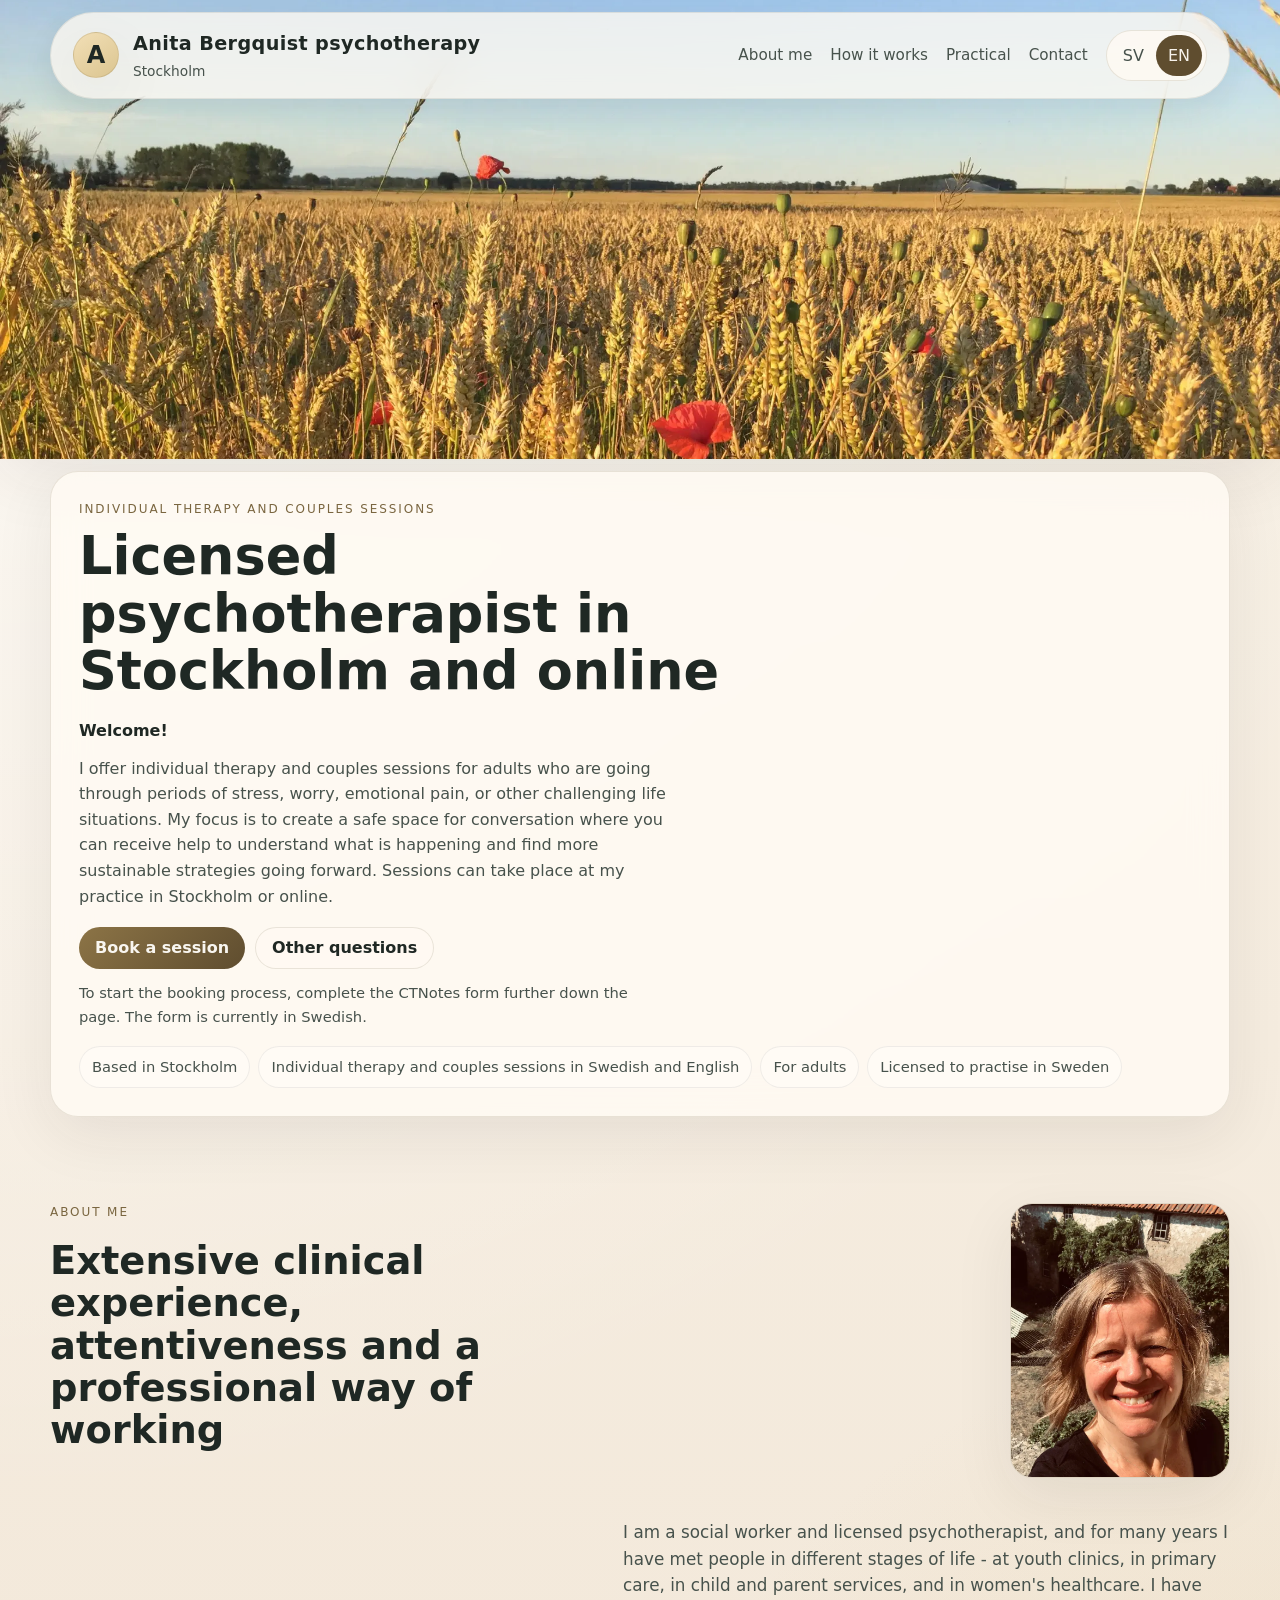
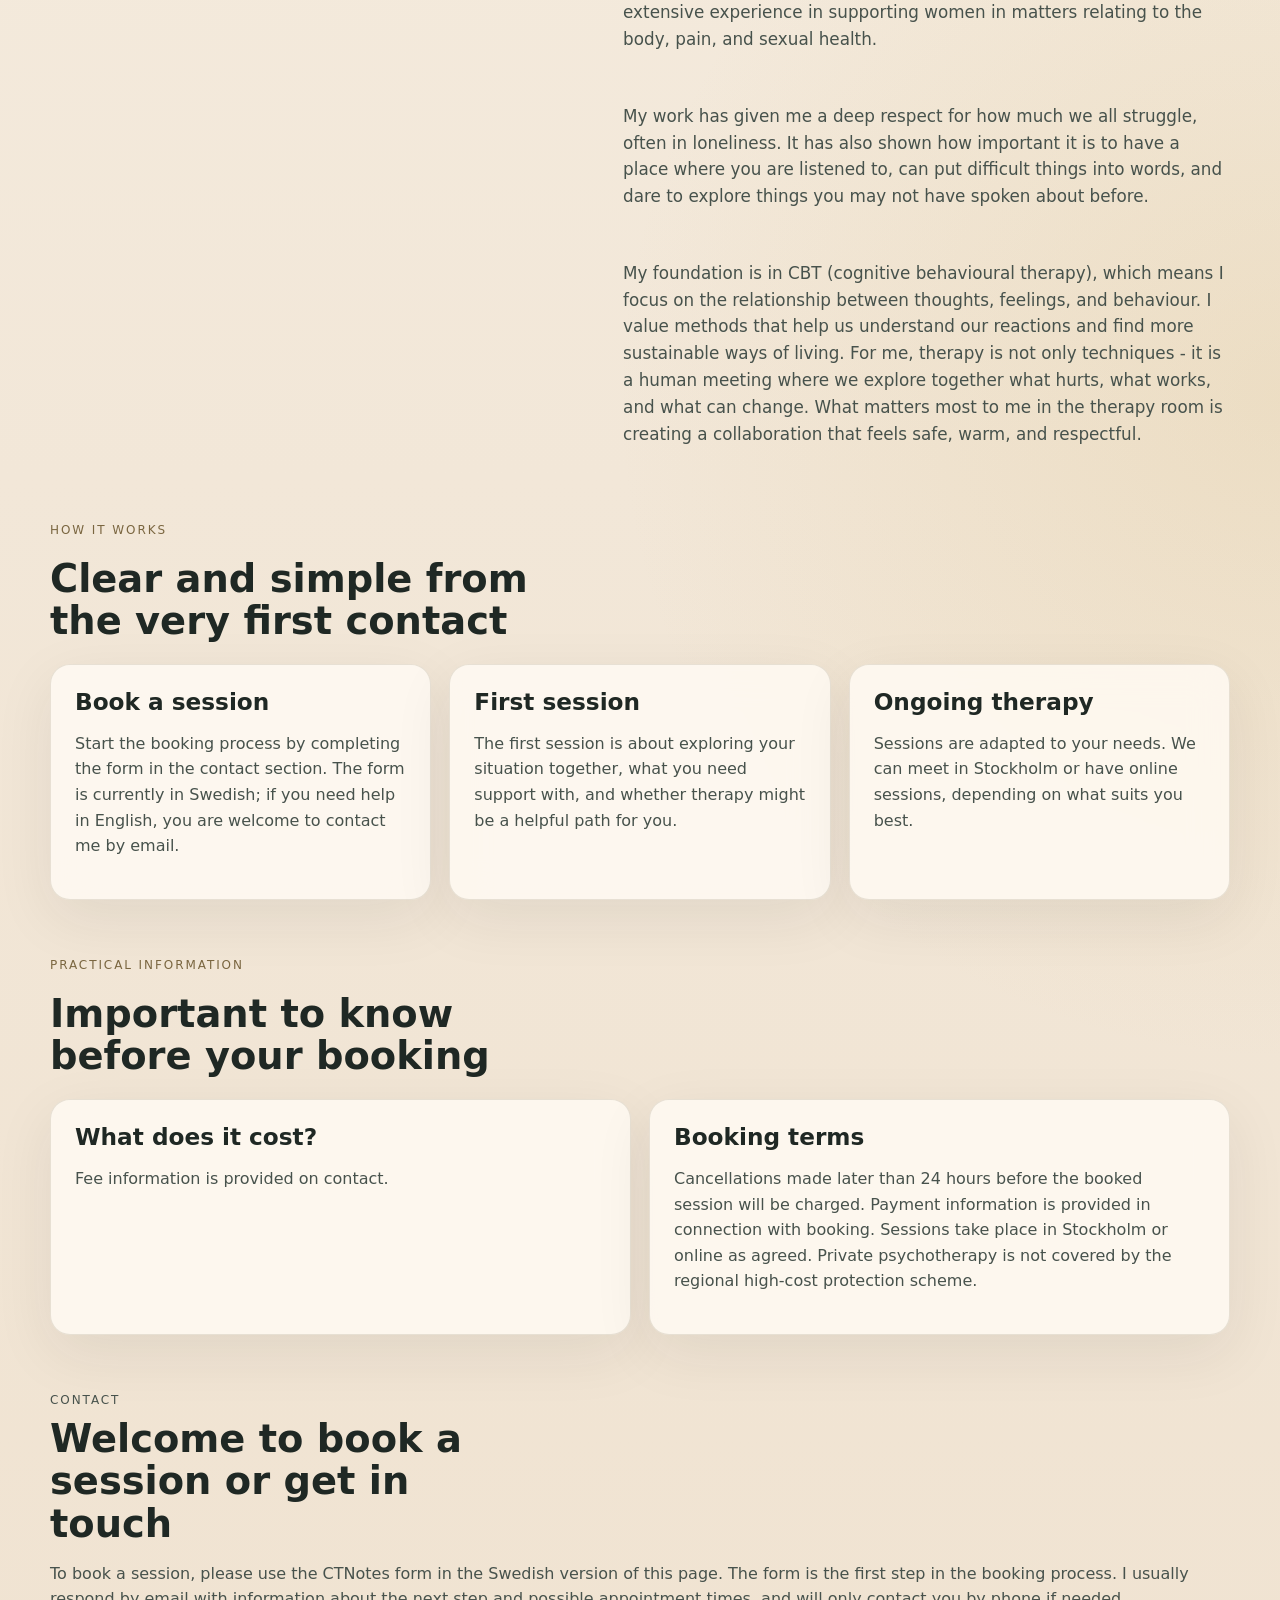
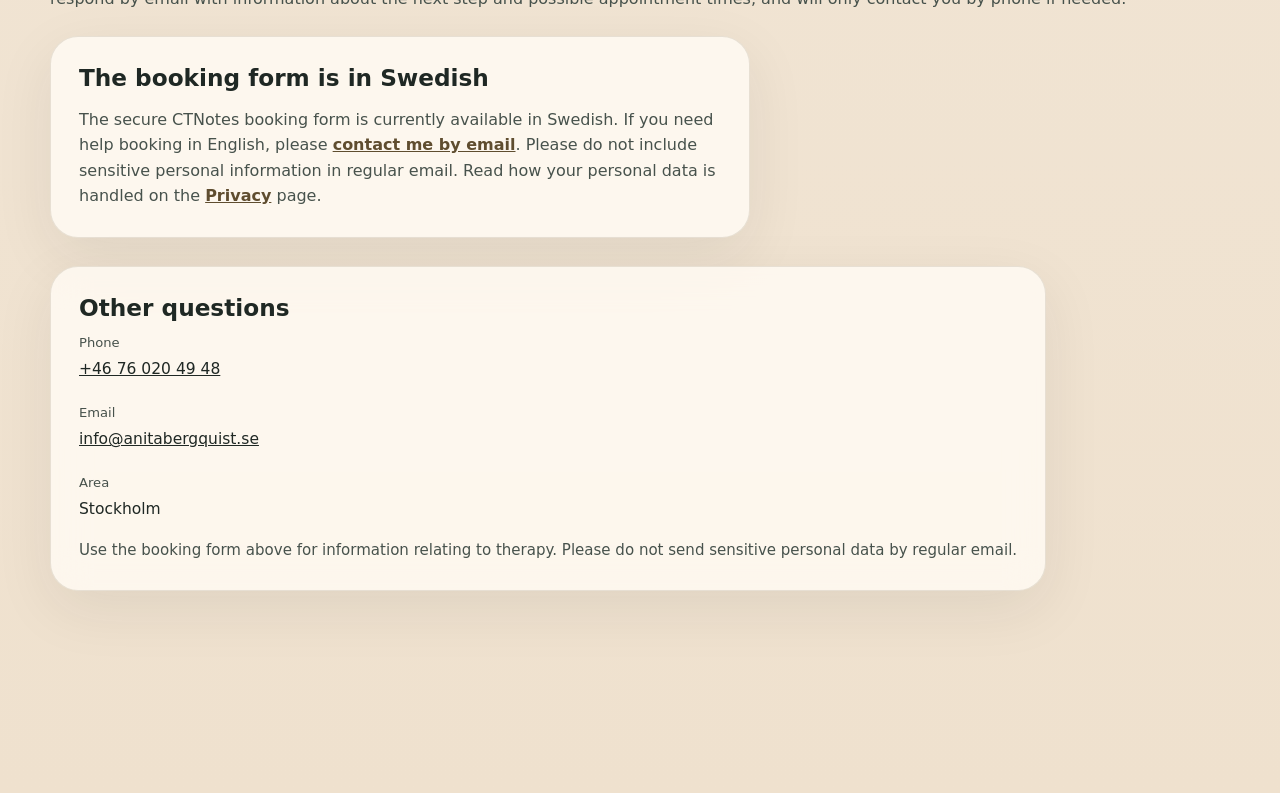
==== index.html @ 0da2ecd7 "Adjusted Booking vocabulary" ====
<!DOCTYPE html>
<html lang="sv" data-ui-lang="sv">
<head>
  <meta charset="UTF-8">
  <meta name="viewport" content="width=device-width, initial-scale=1.0">
  <title>Legitimerad psykoterapeut i Stockholm och online | Anita Bergquist</title>
  <meta name="description" content="Legitimerad psykoterapeut och socionom i Stockholm. Individuell terapi och parsamtal för vuxna vid stress, oro, känslomässig smärta och utmanande livssituationer. Samtal på mottagning eller online.">
  <meta name="theme-color" content="#f4efe7">
  <meta property="og:title" content="Legitimerad psykoterapeut i Stockholm och online | Anita Bergquist">
  <meta property="og:description" content="Legitimerad psykoterapeut och socionom i Stockholm. Individuell terapi och parsamtal för vuxna vid stress, oro och utmanande livssituationer.">
  <meta property="og:type" content="website">
  <link rel="stylesheet" href="styles.css?v=2026-09-29a">
  <script type="application/ld+json">
    {
      "@context": "https://schema.org",
      "@type": "MedicalBusiness",
      "name": "Anita Bergquist psykoterapi",
      "telephone": "+46760204948",
      "email": "info@anitabergquist.se",
      "address": {
        "@type": "PostalAddress",
        "addressLocality": "Stockholm",
        "addressRegion": "Stockholm",
        "addressCountry": "SE"
      },
      "areaServed": "Stockholm",
      "founder": {
        "@type": "Person",
        "name": "Anita Bergquist",
        "jobTitle": "Legitimerad psykoterapeut"
      }
    }
  </script>
</head>
<body>
  <div class="page-shell">
    <header class="site-header">
      <a class="brand" href="#" aria-label="Anita Bergquist psykoterapi">
        <span class="brand-mark">A</span>
        <span class="brand-text">
          <span data-lang="sv">Anita Bergquist psykoterapi</span>
          <span data-lang="en">Anita Bergquist psychotherapy</span>
          <small data-lang="sv">Stockholm</small>
          <small data-lang="en">Stockholm</small>
        </span>
      </a>

      <div class="header-actions">
        <nav class="site-nav" aria-label="Main navigation">
          <a href="#about" data-lang="sv">Om mig</a>
          <a href="#about" data-lang="en">About me</a>
          <a href="#process" data-lang="sv">Så går det till</a>
          <a href="#process" data-lang="en">How it works</a>
          <a href="#practical" data-lang="sv">Praktiskt</a>
          <a href="#practical" data-lang="en">Practical</a>
          <a href="#contact" data-lang="sv">Kontakt</a>
          <a href="#contact" data-lang="en">Contact</a>
        </nav>

        <div class="lang-switch" role="group" aria-label="Language selector">
          <button class="lang-button is-active" type="button" data-set-lang="sv">SV</button>
          <button class="lang-button" type="button" data-set-lang="en">EN</button>
        </div>
      </div>
    </header>

    <main>
      <section class="hero">
        <div class="hero-image-wrap">
          <picture>
            <source srcset="images/FieldFast.webp" type="image/webp">
            <img class="hero-image" src="images/FieldFast.jpg" alt="Vetefält på Öland">
          </picture>
        </div>

        <div class="hero-copy">
          <p class="eyebrow" data-lang="sv">Individuell terapi och parsamtal</p>
          <p class="eyebrow" data-lang="en">Individual therapy and couples sessions</p>

          <h1 data-lang="sv">Legitimerad psykoterapeut i Stockholm och online</h1>
          <h1 data-lang="en">Licensed psychotherapist in Stockholm and online</h1>

          <p class="lead lead-intro" data-lang="sv"><strong>Välkommen!</strong></p>
          <p class="lead lead-intro" data-lang="en"><strong>Welcome!</strong></p>

          <p class="lead" data-lang="sv">
            Jag erbjuder individuell terapi och parsamtal för vuxna som befinner sig i perioder av stress, oro, känslomässig smärta eller andra utmanande livssituationer. Mitt fokus är att skapa ett tryggt samtalsrum där du får hjälp att förstå det som händer och hitta mer hållbara strategier framåt. Samtalen kan ske på mottagning i Stockholm eller online.
          </p>
          <p class="lead" data-lang="en">
            I offer individual therapy and couples sessions for adults who are going through periods of stress, worry, emotional pain, or other challenging life situations. My focus is to create a safe space for conversation where you can receive help to understand what is happening and find more sustainable strategies going forward. Sessions can take place at my practice in Stockholm or online.
          </p>

          <div class="hero-actions">
            <a class="button button-primary" href="#contact" data-lang="sv">Boka tid</a>
            <a class="button button-primary" href="#contact" data-lang="en">Book a session</a>
            <a class="button button-secondary" href="#contact" data-lang="sv">Andra frågor</a>
            <a class="button button-secondary" href="#contact" data-lang="en">Other questions</a>
          </div>

          <p class="hero-note" data-lang="sv">Bokningen börjar med att du fyller i CTNotes-formuläret längre ned på sidan.</p>
          <p class="hero-note" data-lang="en">To start the booking process, complete the CTNotes form further down the page. The form is currently in Swedish.</p>

          <ul class="trust-list">
            <li data-lang="sv">Mottagning i Stockholm</li>
            <li data-lang="en">Based in Stockholm</li>
            <li data-lang="sv">Individuell terapi och parsamtal på svenska och engelska</li>
            <li data-lang="en">Individual therapy and couples sessions in Swedish and English</li>
            <li data-lang="sv">För vuxna</li>
            <li data-lang="en">For adults</li>
            <li data-lang="sv">Legitimerad att verka i Sverige</li>
            <li data-lang="en">Licensed to practise in Sweden</li>
          </ul>
        </div>
      </section>

      <section class="section" id="about">
        <div class="split-section">
          <div class="section-heading">
            <p class="section-kicker" data-lang="sv">Om mig</p>
            <p class="section-kicker" data-lang="en">About me</p>
            <h2 data-lang="sv">Lång klinisk erfarenhet, lyhördhet och ett professionellt arbetssätt</h2>
            <h2 data-lang="en">Extensive clinical experience, attentiveness and a professional way of working</h2>
          </div>

          <div class="rich-copy">
            <figure class="about-portrait">
              <picture>
                <source srcset="images/PortraitFast.webp" type="image/webp">
                <img src="images/PortraitFast.jpg" alt="Porträtt av Anita Bergquist">
              </picture>
            </figure>

            <p data-lang="sv">
              Jag är socionom och legitimerad psykoterapeut och har under många år mött människor i olika skeden i livet - på ungdomsmottagning, inom primärvård, barn- och föräldraverksamhet och kvinnosjukvård. Jag har lång erfarenhet av att möta kvinnor i frågor som rör kroppen, smärta och sexuell hälsa.
            </p>
            <p data-lang="en">
              I am a social worker and licensed psychotherapist, and for many years I have met people in different stages of life - at youth clinics, in primary care, in child and parent services, and in women's healthcare. I have extensive experience in supporting women in matters relating to the body, pain, and sexual health.
            </p>

            <p data-lang="sv">
              Mitt arbete har gett mig en djup respekt för hur mycket vi alla kämpar med, ofta i ensamhet. Det har också visat hur viktigt det är att få en plats där man blir lyssnad på, kan sätta ord på det svåra och vågar utforska sådant man kanske inte pratat om tidigare.
            </p>
            <p data-lang="en">
              My work has given me a deep respect for how much we all struggle, often in loneliness. It has also shown how important it is to have a place where you are listened to, can put difficult things into words, and dare to explore things you may not have spoken about before.
            </p>

            <p data-lang="sv">
              Jag har min bas i KBT (kognitiv beteendeterapi), och har därmed fokus på sambandet mellan tankar, känslor och beteende. Jag tycker om att använda metoder som hjälper oss att förstå våra reaktioner och hitta mer hållbara sätt att leva. För mig är terapi inte bara tekniker - det är ett mänskligt möte där vi tillsammans utforskar vad som gör ont, vad som fungerar och vad som kan förändras. Det som betyder mest för mig i terapirummet är att skapa ett samarbete som känns tryggt, varmt och respektfullt.
            </p>
            <p data-lang="en">
              My foundation is in CBT (cognitive behavioural therapy), which means I focus on the relationship between thoughts, feelings, and behaviour. I value methods that help us understand our reactions and find more sustainable ways of living. For me, therapy is not only techniques - it is a human meeting where we explore together what hurts, what works, and what can change. What matters most to me in the therapy room is creating a collaboration that feels safe, warm, and respectful.
            </p>
          </div>
        </div>
      </section>

      <section class="section section-accent" id="process">
        <div class="section-heading">
          <p class="section-kicker" data-lang="sv">Hur det går till</p>
          <p class="section-kicker" data-lang="en">How it works</p>
          <h2 data-lang="sv">Tydligt och enkelt från första kontakten</h2>
          <h2 data-lang="en">Clear and simple from the very first contact</h2>
        </div>

        <div class="steps">
          <article class="step-card">
            <h3 data-lang="sv">Boka tid</h3>
            <h3 data-lang="en">Book a session</h3>
            <p data-lang="sv">Bokningen börjar med att du fyller i formuläret på kontaktsidan. Jag återkommer vanligtvis via e-post med information om nästa steg och möjliga tider.</p>
            <p data-lang="en">Start the booking process by completing the form in the contact section. The form is currently in Swedish; if you need help in English, you are welcome to contact me by email.</p>
          </article>

          <article class="step-card">
            <h3 data-lang="sv">Första samtalet</h3>
            <h3 data-lang="en">First session</h3>
            <p data-lang="sv">Det första samtalet handlar om att tillsammans utforska din situation, vad du behöver stöd i och om terapin kan vara en hjälpsam väg för dig.</p>
            <p data-lang="en">The first session is about exploring your situation together, what you need support with, and whether therapy might be a helpful path for you.</p>
          </article>

          <article class="step-card">
            <h3 data-lang="sv">Fortsatt terapi</h3>
            <h3 data-lang="en">Ongoing therapy</h3>
            <p data-lang="sv">Samtalen anpassas efter dina behov. Vi kan ses på mottagning i Stockholm eller ha online-samtal, beroende på vad som passar dig bäst.</p>
            <p data-lang="en">Sessions are adapted to your needs. We can meet in Stockholm or have online sessions, depending on what suits you best.</p>
          </article>
        </div>
      </section>

      <section class="section" id="practical">
        <div class="section-heading">
          <p class="section-kicker" data-lang="sv">Praktisk information</p>
          <p class="section-kicker" data-lang="en">Practical information</p>
          <h2 data-lang="sv">Viktigt att veta inför din bokning</h2>
          <h2 data-lang="en">Important to know before your booking</h2>
        </div>

        <div class="faq-list">
          <article class="faq-item">
            <h3 data-lang="sv">Vad kostar det?</h3>
            <h3 data-lang="en">What does it cost?</h3>
            <p data-lang="sv">Pris lämnas vid kontakt.</p>
            <p data-lang="en">Fee information is provided on contact.</p>
          </article>

          <article class="faq-item">
            <h3 data-lang="sv">Bokningsvillkor</h3>
            <h3 data-lang="en">Booking terms</h3>
            <p data-lang="sv">Avbokning senare än 24 timmar före bokad tid debiteras. Betalningsinformation lämnas i samband med bokning. Samtal sker på mottagning i Stockholm eller online enligt överenskommelse. Privat psykoterapi omfattas inte av regionens högkostnadsskydd.</p>
            <p data-lang="en">Cancellations made later than 24 hours before the booked session will be charged. Payment information is provided in connection with booking. Sessions take place in Stockholm or online as agreed. Private psychotherapy is not covered by the regional high-cost protection scheme.</p>
          </article>
        </div>
      </section>

      <section class="section contact-band" id="contact">
        <div class="contact-copy">
          <p class="section-kicker" data-lang="sv">Kontakt</p>
          <p class="section-kicker" data-lang="en">Contact</p>
          <h2 data-lang="sv">Välkommen att boka tid eller höra av dig</h2>
          <h2 data-lang="en">Welcome to book a session or get in touch</h2>

          <p data-lang="sv">
            Fyll i formuläret nedan om du vill boka en tid. Formuläret är det första steget i bokningsprocessen. Jag återkommer vanligtvis via e-post med information om nästa steg och möjliga tider. Endast vid behov kontaktar jag dig per telefon.
          </p>
          <p data-lang="en">
            To book a session, please use the CTNotes form in the Swedish version of this page. The form is the first step in the booking process. I usually respond by email with information about the next step and possible appointment times, and will only contact you by phone if needed.
          </p>

          <div class="application-card" data-lang="sv">
            <div id="ctnotesform"></div>
            <script src="https://www.ctnotes.com/js/ctnotes/ctnotes_external_form.js" id="ctnotestag" formid="DorgZH5pEyqZXJULyTfdB2yKR89qEyLn" css="1"></script>
            <p class="form-privacy-note">Läs hur dina uppgifter behandlas på sidan <a href="integritet.codex.html">Integritet och personuppgifter</a>.</p>
          </div>

          <div class="application-card application-card-english" data-lang="en">
            <h3>The booking form is in Swedish</h3>
            <p>The secure CTNotes booking form is currently available in Swedish. If you need help booking in English, please <a href="mailto:info@anitabergquist.se?subject=Contact&amp;body=Name:%0A%0APhone%20number%20(if%20you%20prefer%20contact%20by%20phone):%0A%0AMessage:">contact me by email</a>. Please do not include sensitive personal information in regular email. Read how your personal data is handled on the <a href="integritet.codex.html">Privacy</a> page.</p>
          </div>
        </div>

        <div class="contact-card">
          <h3 data-lang="sv">Andra frågor</h3>
          <h3 data-lang="en">Other questions</h3>
          <dl class="contact-list">
            <div>
              <dt data-lang="sv">Telefon</dt>
              <dt data-lang="en">Phone</dt>
              <dd><a href="tel:+46760204948">+46 76 020 49 48</a></dd>
            </div>
            <div>
              <dt data-lang="sv">E-post</dt>
              <dt data-lang="en">Email</dt>
              <dd data-lang="sv"><a href="mailto:info@anitabergquist.se?subject=Kontakt&amp;body=Namn:%0A%0ATelefonnummer%20(om%20du%20%C3%B6nskar%20kontakt%20via%20telefon):%0A%0AMeddelande:">info@anitabergquist.se</a></dd>
              <dd data-lang="en"><a href="mailto:info@anitabergquist.se?subject=Contact&amp;body=Name:%0A%0APhone%20number%20(if%20you%20prefer%20contact%20by%20phone):%0A%0AMessage:">info@anitabergquist.se</a></dd>
            </div>
            <div>
              <dt data-lang="sv">Område</dt>
              <dt data-lang="en">Area</dt>
              <dd data-lang="sv">Stockholm</dd>
              <dd data-lang="en">Stockholm</dd>
            </div>
            <div class="contact-note">
              <p data-lang="sv">Använd bokningsformuläret ovan för behandlingsrelaterade uppgifter. Skicka inte känsliga personuppgifter via vanlig e-post.</p>
              <p data-lang="en">Use the booking form above for information relating to therapy. Please do not send sensitive personal data by regular email.</p>
            </div>
          </dl>
        </div>
      </section>
    </main>
  </div>

  <script src="script.js?v=2026-06-14a"></script>
</body>
</html>
---- styles.css ----
:root {
  --bg: #f5eee2;
  --bg-soft: #f1e4d2;
  --surface: rgba(255, 251, 243, 0.84);
  --surface-strong: #fffaf1;
  --ink: #1f2824;
  --ink-soft: #47524c;
  --line: rgba(98, 84, 55, 0.14);
  --accent: #7a6640;
  --accent-deep: #5f4d2f;
  --shadow: 0 18px 60px rgba(35, 44, 40, 0.08);
  --radius-lg: 28px;
  --radius-md: 20px;
  --radius-sm: 14px;
  --sans: Aptos, "Segoe UI", Candara, system-ui, sans-serif;
  --header-offset: 100px;
  --footer-offset: 82px;
}

* {
  box-sizing: border-box;
}

html {
  scroll-behavior: smooth;
}

body {
  margin: 0;
  font-family: var(--sans);
  color: var(--ink);
  background:
    radial-gradient(circle at top left, rgba(255, 255, 255, 0.65), transparent 36%),
    radial-gradient(circle at right center, rgba(214, 185, 121, 0.22), transparent 28%),
    linear-gradient(180deg, #f8f1e6 0%, #f2e7d8 52%, #efe1ce 100%);
  line-height: 1.6;
}

main {
  display: grid;
  gap: 0;
}

a {
  color: inherit;
}

img {
  max-width: 100%;
}

[data-lang="sv"],
[data-lang="en"] {
  display: none !important;
}

html[data-ui-lang="sv"] [data-lang="sv"] {
  display: revert !important;
}

html[data-ui-lang="en"] [data-lang="en"] {
  display: revert !important;
}

html[data-ui-lang="sv"] .button[data-lang="sv"],
html[data-ui-lang="en"] .button[data-lang="en"] {
  display: inline-flex !important;
}

html[data-ui-lang="sv"] .footer-line[data-lang="sv"],
html[data-ui-lang="en"] .footer-line[data-lang="en"] {
  display: flex !important;
}

[hidden] {
  display: none !important;
}

.page-shell {
  width: min(1180px, calc(100% - 32px));
  margin: 0 auto;
  padding: 0 0 120px;
}

.site-header,
.hero,
.section,
.contact-band,
.site-footer {
  position: relative;
}

.site-header {
  display: flex;
  align-items: center;
  justify-content: space-between;
  gap: 26px;
  padding: 16px 22px;
  position: sticky;
  top: 12px;
  z-index: 20;
  margin-top: 8px;
  border-radius: 999px;
  background: rgba(255, 250, 243, 0.78);
  backdrop-filter: blur(18px);
  border: 1px solid rgba(54, 69, 63, 0.1);
  box-shadow: 0 12px 30px rgba(35, 44, 40, 0.08);
}

.brand {
  display: inline-flex;
  align-items: center;
  gap: 14px;
  text-decoration: none;
}

.brand-mark {
  width: 46px;
  height: 46px;
  border-radius: 50%;
  display: grid;
  place-items: center;
  background: linear-gradient(145deg, #f2dfb6, #dbc590);
  border: 1px solid rgba(95, 77, 47, 0.14);
  box-shadow: var(--shadow);
  font-family: var(--sans);
  font-size: 1.5rem;
  font-weight: 600;
}

.brand-text {
  display: flex;
  flex-direction: column;
}

.brand-text span {
  font-family: var(--sans);
  font-size: 1.2rem;
  font-weight: 600;
  letter-spacing: 0.02em;
}

.brand-text small {
  color: var(--ink-soft);
  font-size: 0.86rem;
}

.header-actions {
  display: flex;
  align-items: center;
  gap: 18px;
}

.site-nav {
  display: flex;
  gap: 18px;
  font-size: 0.95rem;
}

.site-nav a {
  text-decoration: none;
  color: var(--ink-soft);
}

.lang-switch {
  display: inline-flex;
  padding: 4px;
  border-radius: 999px;
  background: rgba(255, 250, 243, 0.8);
  border: 1px solid var(--line);
}

.lang-button {
  border: 0;
  background: transparent;
  color: var(--ink-soft);
  padding: 8px 12px;
  border-radius: 999px;
  font: inherit;
  cursor: pointer;
}

.lang-button.is-active {
  background: var(--accent-deep);
  color: #f7f2eb;
}

.hero {
  display: grid;
  grid-template-columns: 1fr;
  gap: 12px;
  align-items: start;
  padding: 0 0 12px;
  scroll-margin-top: 120px;
}

.hero-copy,
.hero-summary,
.info-card,
.step-card,
.faq-item,
.application-card,
.contact-card {
  border: 1px solid var(--line);
  background: var(--surface);
  backdrop-filter: blur(18px);
  box-shadow: var(--shadow);
}

.hero-image-wrap {
  width: 100vw;
  margin-left: calc(50% - 50vw);
  margin-right: calc(50% - 50vw);
  margin-top: calc(-1 * var(--header-offset) - 96px);
  border-radius: 0;
  overflow: hidden;
  box-shadow: var(--shadow);
  position: relative;
  z-index: 0;
}

.hero-image {
  display: block;
  width: 100%;
  height: clamp(280px, 38vw, 460px);
  object-fit: cover;
  object-position: center 18%;
}

.hero-copy {
  width: 100%;
  margin-inline: 0;
  padding: 28px;
  border-radius: var(--radius-lg);
}

.eyebrow,
.section-kicker,
.card-label {
  margin: 0 0 8px;
  text-transform: uppercase;
  letter-spacing: 0.16em;
  font-size: 0.75rem;
  color: var(--accent);
}

h1,
h2,
h3 {
  margin: 0;
  font-family: var(--sans);
  font-weight: 600;
  line-height: 1.1;
}

h1 {
  font-size: clamp(2.3rem, 4.1vw, 3.9rem);
  max-width: 18ch;
}

h2 {
  font-size: clamp(2rem, 3vw, 3rem);
  max-width: 18ch;
}

h3 {
  font-size: 1.45rem;
  margin-bottom: 12px;
}

.lead {
  font-size: 1rem;
  max-width: 58ch;
  color: var(--ink-soft);
  margin: 16px 0 0;
}

.lead-intro {
  margin-top: 18px;
  margin-bottom: -4px;
  color: var(--ink);
}

.hero-actions {
  display: flex;
  flex-wrap: wrap;
  gap: 10px;
  margin-top: 18px;
}

.hero-note {
  margin: 12px 0 0;
  max-width: 62ch;
  font-size: 0.92rem;
  color: var(--ink-soft);
}

.button {
  display: inline-flex;
  align-items: center;
  justify-content: center;
  min-height: 42px;
  padding: 0 16px;
  border-radius: 999px;
  font-weight: 600;
  text-decoration: none;
  transition: transform 180ms ease, background 180ms ease, color 180ms ease;
}

.button-inline {
  min-height: 42px;
}

.button:hover {
  transform: translateY(-1px);
}

.button-primary {
  color: #f9f6f0;
  background: linear-gradient(135deg, #8c7446, #5f4d2f);
}

.button-secondary {
  color: var(--ink);
  background: rgba(255, 250, 243, 0.74);
  border: 1px solid var(--line);
}

.trust-list {
  margin: 18px 0 0;
  padding: 0;
  list-style: none;
  display: flex;
  flex-wrap: wrap;
  gap: 8px;
}

.trust-list li {
  padding: 8px 12px;
  border-radius: 999px;
  background: rgba(255, 251, 246, 0.9);
  border: 1px solid rgba(49, 69, 61, 0.08);
  color: var(--ink-soft);
  font-size: 0.92rem;
}

.hero-summary {
  display: grid;
  grid-template-columns: 0.9fr 1.1fr;
  gap: 18px;
  align-items: center;
  padding: 18px 22px;
  border-radius: var(--radius-lg);
  background:
    linear-gradient(180deg, rgba(255, 252, 246, 0.9), rgba(245, 235, 215, 0.8)),
    rgba(255, 251, 243, 0.84);
}

.summary-title {
  margin: 0;
  font-family: var(--sans);
  font-size: 1.2rem;
  font-weight: 600;
  line-height: 1.2;
}

.summary-grid {
  margin: 0;
  display: grid;
  grid-template-columns: repeat(2, minmax(0, 1fr));
  gap: 14px;
}

.summary-item {
  margin: 0;
}

.summary-grid dt,
.contact-list dt {
  font-size: 0.82rem;
  color: var(--ink-soft);
  margin-bottom: 4px;
}

.summary-grid dd,
.contact-list dd {
  margin: 0;
  font-size: 0.97rem;
}

.section {
  padding: 44px 0 0;
  scroll-margin-top: 120px;
}

.section-soft,
.section-accent,
.contact-band {
  margin-top: 28px;
  padding: 36px 0 0;
  border-radius: 0;
}

.section-soft {
  background: transparent;
}

.section-accent {
  background: transparent;
}

.section-heading {
  display: grid;
  gap: 10px;
  margin-bottom: 22px;
}

.section-heading h2 + p,
.rich-copy p,
.faq-item p,
.step-card p,
.info-card p,
.contact-copy p {
  color: var(--ink-soft);
}

.grid.three-up,
.steps,
.faq-list {
  display: grid;
  grid-template-columns: repeat(3, minmax(0, 1fr));
  gap: 18px;
}

.info-card,
.step-card,
.faq-item {
  padding: 24px;
  border-radius: var(--radius-md);
}

.split-section {
  display: grid;
  grid-template-columns: 0.95fr 1.05fr;
  gap: 24px;
  align-items: start;
}

.rich-copy {
  display: grid;
  gap: 16px;
  font-size: 1.05rem;
}

.about-portrait {
  width: min(100%, 220px);
  justify-self: end;
  margin: 0 0 8px 20px;
}

.about-portrait img {
  display: block;
  width: 100%;
  aspect-ratio: 4 / 5;
  object-fit: cover;
  border-radius: 22px;
  border: 1px solid var(--line);
  box-shadow: var(--shadow);
}

.step-card span {
  display: none;
}

.faq-list {
  grid-template-columns: repeat(2, minmax(0, 1fr));
}

.contact-band {
  display: grid;
  grid-template-columns: 1fr 0.9fr;
  gap: 28px;
  background: transparent;
}

.contact-copy {
  min-width: 0;
}

.application-card {
  width: 100%;
  max-width: 700px;
  margin-top: 24px;
  padding: 28px;
  border-radius: var(--radius-lg);
}

.application-card-english h3,
.contact-card h3 {
  margin-top: 0;
}

.application-card-english p {
  margin-bottom: 0;
}

.application-card-english a {
  color: var(--accent-deep);
  font-weight: 600;
}

.form-privacy-note {
  margin: 20px 0 0;
  padding-top: 16px;
  border-top: 1px solid var(--line);
  font-size: 0.9rem;
  color: var(--ink-soft);
}

.form-privacy-note a {
  color: var(--accent-deep);
  font-weight: 600;
}

#ctnotesform,
#ctnotesform .ctnotes,
#ctnotesform form {
  width: 100%;
  max-width: 100%;
}

#ctnotesform > .ctnotes > .row {
  margin-right: 0;
  margin-left: 0;
}

.contact-card {
  align-self: start;
  padding: 28px;
  border-radius: var(--radius-lg);
}

.contact-list {
  margin: 0;
  display: grid;
  gap: 20px;
}

.contact-note {
  margin-top: -4px;
}

.contact-note p {
  margin: 0;
  font-size: 0.94rem;
  color: var(--ink-soft);
}

.contact-note a {
  color: var(--accent-deep);
  font-weight: 600;
}

.contact-meta {
  margin-top: 4px;
}

.contact-meta a {
  color: var(--accent-deep);
  font-weight: 600;
  text-decoration: none;
}

.privacy-content {
  display: grid;
  gap: 24px;
  max-width: 78ch;
  font-size: 1.02rem;
}

.privacy-content > p {
  margin: 0;
}

.privacy-section {
  display: grid;
  gap: 10px;
  padding-top: 24px;
  border-top: 1px solid var(--line);
}

.privacy-section h2,
.privacy-section p {
  margin: 0;
}

.privacy-section h2 {
  font-size: clamp(1.2rem, 2vw, 1.55rem);
}

.privacy-section p,
.privacy-updated {
  color: var(--ink-soft);
}

.privacy-section a {
  color: var(--accent-deep);
  font-weight: 600;
}

.privacy-updated {
  padding-top: 8px;
  font-size: 0.9rem;
}

.site-footer {
  display: flex;
  align-items: center;
  justify-content: center;
  position: sticky;
  bottom: 12px;
  z-index: 20;
  margin-top: 32px;
  padding: 12px 22px;
  border-radius: 999px;
  background: rgba(255, 250, 243, 0.78);
  backdrop-filter: blur(18px);
  border: 1px solid rgba(54, 69, 63, 0.1);
  box-shadow: 0 12px 30px rgba(35, 44, 40, 0.08);
  color: var(--ink-soft);
  font-size: 0.95rem;
}

.site-footer a {
  text-decoration: none;
}

.footer-line {
  display: flex;
  align-items: center;
  flex-wrap: wrap;
  gap: 16px;
  margin: 0;
}

.footer-line span + span::before,
.footer-line a::before {
  content: "";
  display: inline-block;
  width: 4px;
  height: 4px;
  margin-right: 14px;
  border-radius: 999px;
  background: rgba(49, 69, 61, 0.28);
  vertical-align: middle;
}

.footer-line a {
  color: var(--accent-deep);
  font-weight: 600;
}

@media (max-width: 980px) {
  .hero,
  .split-section,
  .contact-band {
    grid-template-columns: 1fr;
    flex-direction: column;
  }

  .about-portrait {
    justify-self: start;
    margin: 4px 0 8px;
  }

  .site-header {
    display: grid;
    grid-template-columns: minmax(0, 1fr) auto;
    align-items: start;
    gap: 12px 16px;
    top: 8px;
    border-radius: 28px;
    padding: 14px 18px;
  }

  .brand {
    min-width: 0;
    align-self: center;
  }

  .brand-text span {
    font-size: 1.05rem;
  }

  .brand-text small {
    font-size: 0.8rem;
  }

  .header-actions {
    display: contents;
  }

  .lang-switch {
    grid-column: 2;
    grid-row: 1;
    justify-self: end;
    align-self: center;
  }

  .site-nav {
    grid-column: 1 / -1;
    grid-row: 2;
    display: flex;
    flex-wrap: wrap;
    gap: 10px 14px;
    padding-top: 4px;
    font-size: 0.9rem;
  }

  .grid.three-up,
  .steps,
  .faq-list {
    grid-template-columns: 1fr;
  }

  h1 {
    max-width: 14ch;
  }
}

@media (min-width: 981px) {
  html {
    scroll-snap-type: y proximity;
  }

  main > :first-child {
    padding-top: var(--header-offset);
    padding-bottom: var(--footer-offset);
  }

  main > :last-child {
    padding-bottom: var(--footer-offset);
  }

  .hero {
    min-height: calc(100vh - var(--header-offset) - var(--footer-offset) - 64px);
    scroll-snap-align: start;
    scroll-snap-stop: always;
    display: flex;
    flex-direction: column;
    justify-content: center;
  }

  .section,
  .contact-band {
    min-height: auto;
    scroll-snap-align: start;
  }

  .section {
    display: flex;
    flex-direction: column;
    justify-content: flex-start;
  }

  .section-soft,
  .section-accent,
  .contact-band {
    margin-top: 0;
  }

  .hero {
    padding-top: 12px;
    padding-bottom: 8px;
  }

  .section {
    padding-top: 4px;
    padding-bottom: 8px;
  }

  .section + .section,
  .section + .contact-band {
    margin-top: 44px;
  }
}

@media (max-width: 640px) {
  .page-shell {
    width: min(100% - 20px, 1180px);
    padding-bottom: 140px;
  }

  .hero-image {
    height: clamp(320px, 58vw, 500px);
  }

  .site-header {
    grid-template-columns: minmax(0, 1fr) auto;
    gap: 10px 12px;
    padding: 12px 14px;
  }

  .brand {
    gap: 10px;
  }

  .brand-mark {
    width: 40px;
    height: 40px;
    font-size: 1.25rem;
  }

  .brand-text span {
    font-size: 0.98rem;
  }

  .brand-text small {
    font-size: 0.76rem;
  }

  .site-nav {
    gap: 8px 12px;
    font-size: 0.86rem;
  }

  .lang-button {
    padding: 6px 10px;
  }

  .site-footer {
    bottom: 8px;
    padding: 16px;
    border-radius: 28px;
    flex-direction: column;
    align-items: stretch;
  }

  .hero-copy,
  .hero-summary,
  .section-soft,
  .section-accent,
  .contact-band,
  .info-card,
  .step-card,
  .faq-item,
  .application-card,
  .contact-card {
    padding: 22px;
  }

  .hero-summary,
  .summary-grid {
    grid-template-columns: 1fr;
  }

  html[data-ui-lang="sv"] .footer-line[data-lang="en"],
  html[data-ui-lang="en"] .footer-line[data-lang="sv"] {
    display: none !important;
  }


  html[data-ui-lang="sv"] .footer-line[data-lang="sv"],
  html[data-ui-lang="en"] .footer-line[data-lang="en"] {
    display: grid !important;
    grid-template-columns: minmax(0, 1fr) auto;
    gap: 6px 12px;
    align-items: center;
  }

  .footer-line strong {
    grid-column: 1;
    grid-row: 1;
    min-width: 0;
  }

  .footer-line a {
    grid-column: 2;
    grid-row: 1;
    justify-self: end;
  }

  .footer-line span {
    grid-column: 1 / -1;
  }

  .footer-line span::before,
  .footer-line a::before {
    content: none;
  }
}
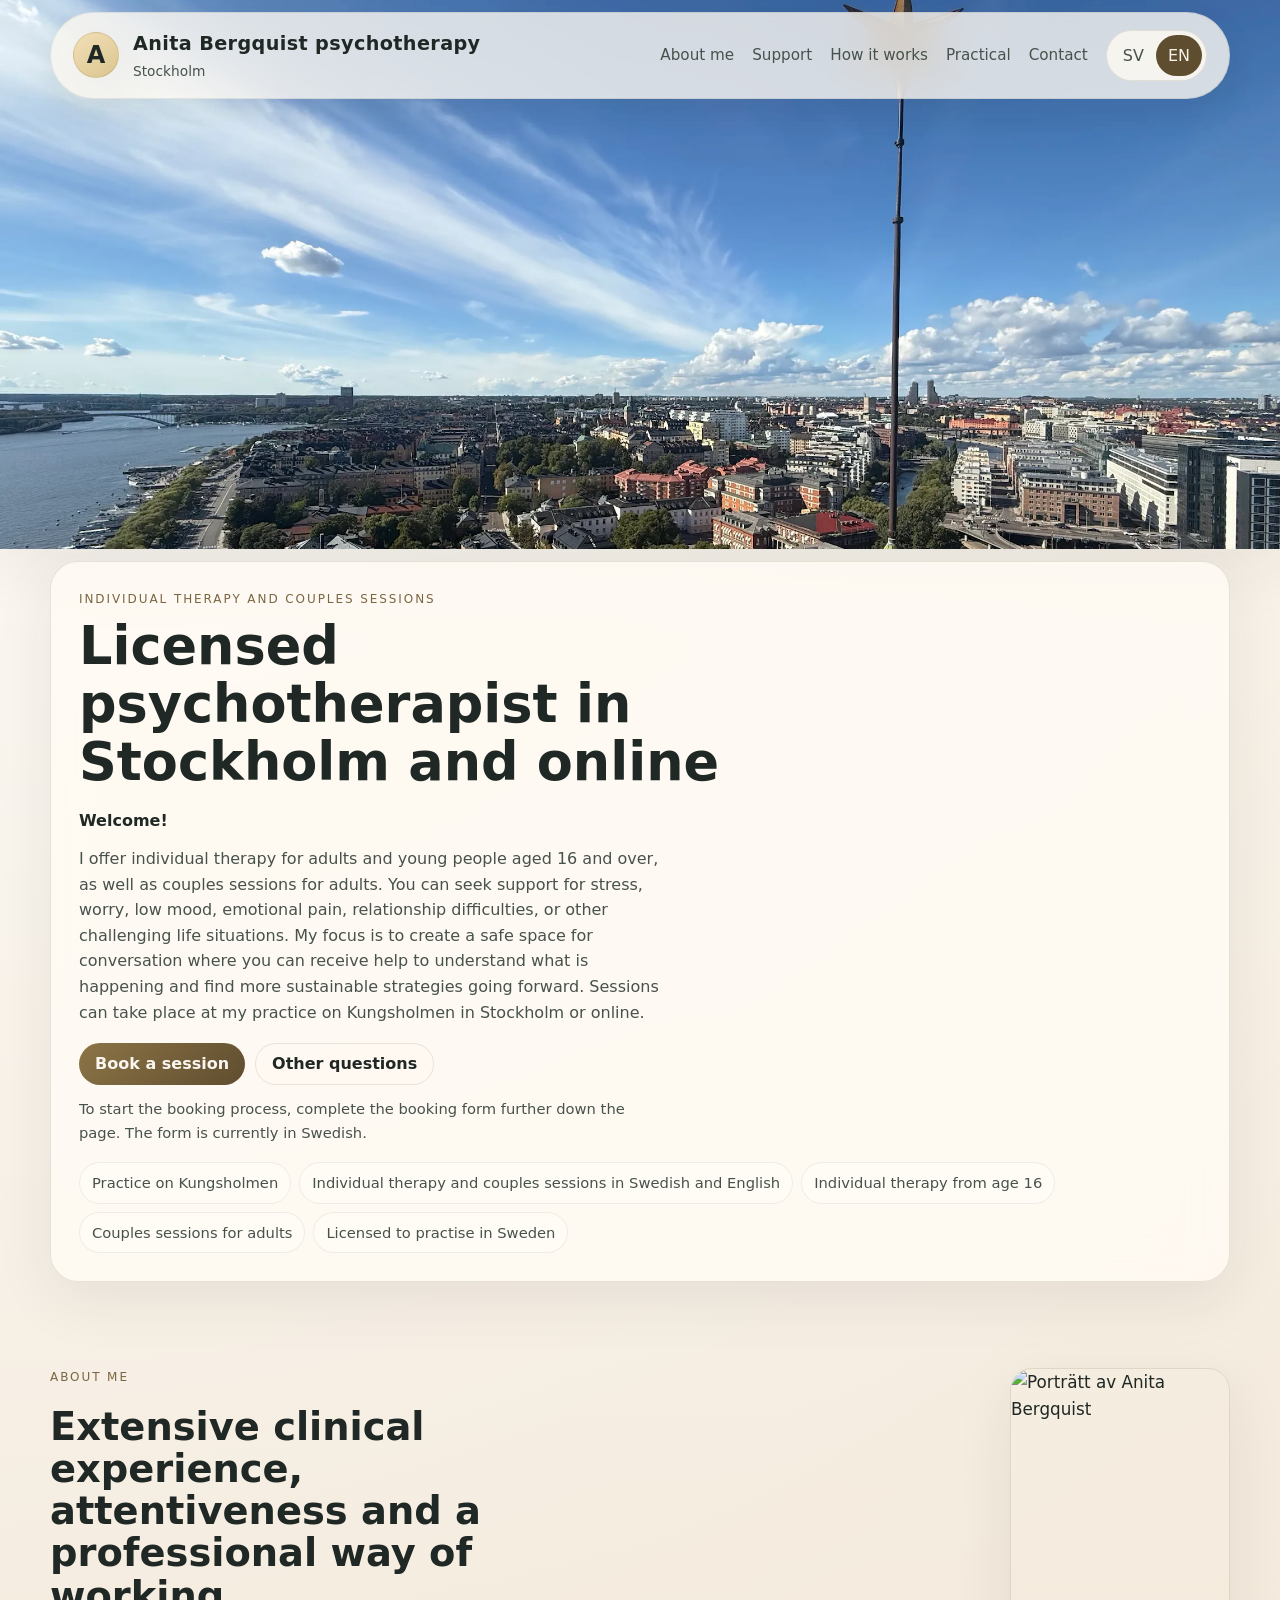
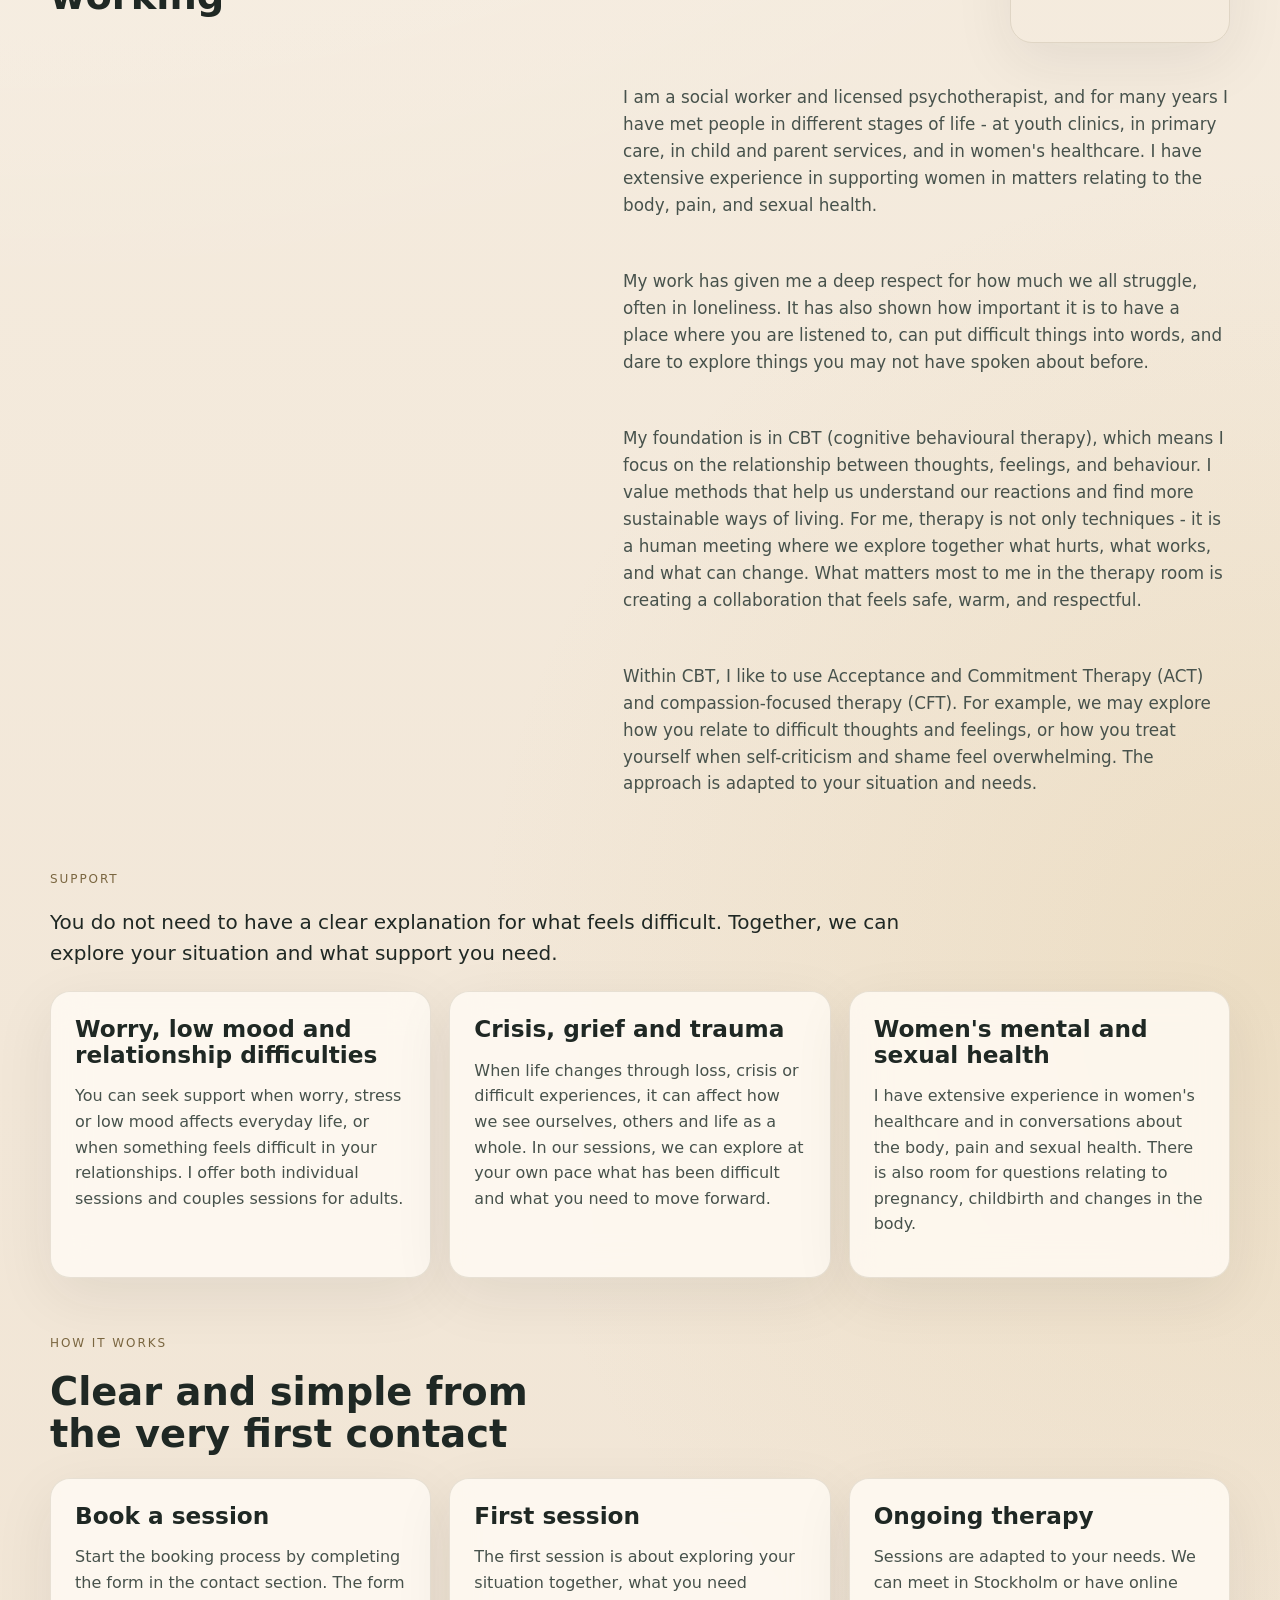
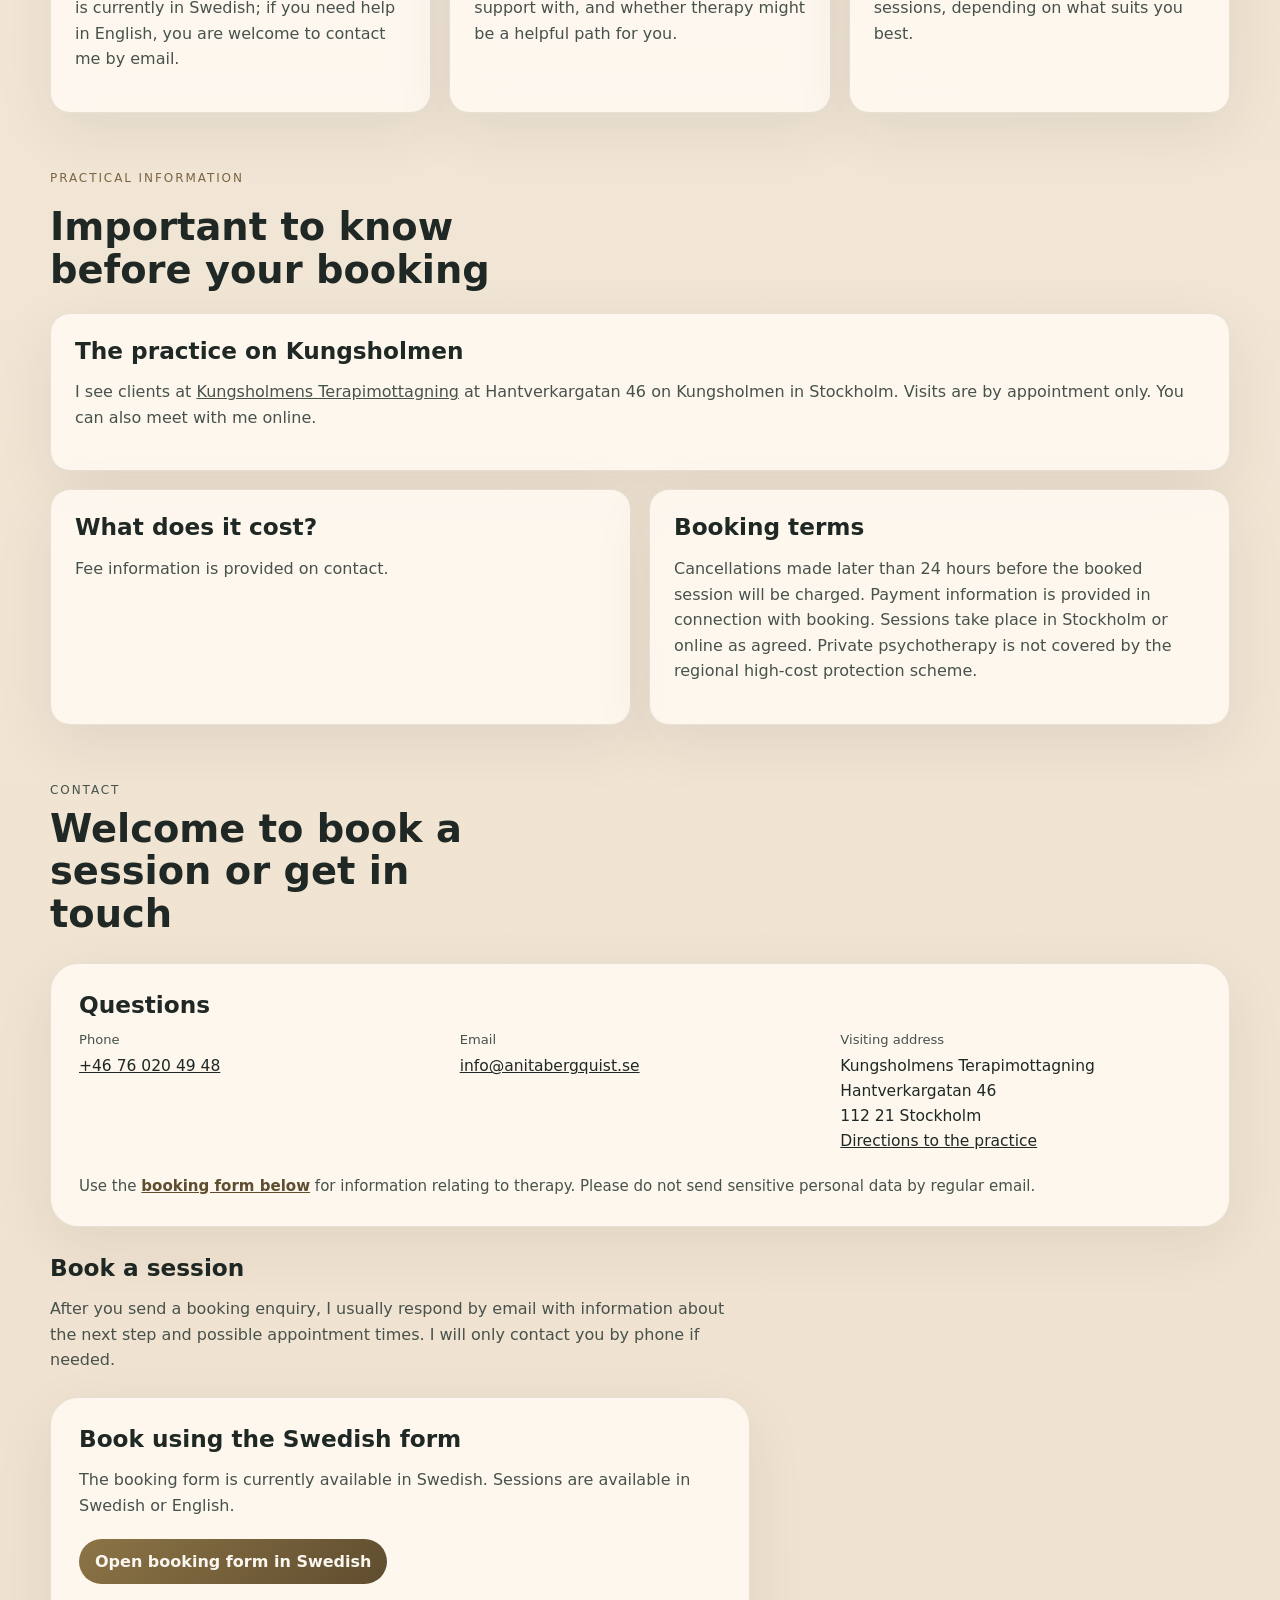
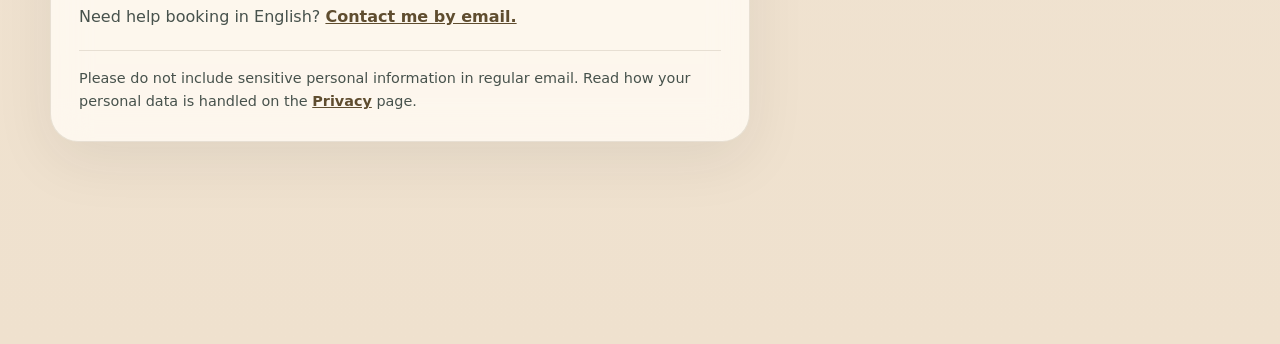
==== commit 9422eec4: "Alignment w Sonja's site" ====
--- a/index.html
+++ b/index.html
@@ -4,12 +4,12 @@
   <meta charset="UTF-8">
   <meta name="viewport" content="width=device-width, initial-scale=1.0">
   <title>Legitimerad psykoterapeut i Stockholm och online | Anita Bergquist</title>
-  <meta name="description" content="Legitimerad psykoterapeut och socionom i Stockholm. Individuell terapi och parsamtal för vuxna vid stress, oro, känslomässig smärta och utmanande livssituationer. Samtal på mottagning eller online.">
+  <meta name="description" content="Anita Bergquist, legitimerad psykoterapeut. Individuell terapi för vuxna och ungdomar från 16 år samt parsamtal för vuxna. På Kungsholmen i Stockholm eller online.">
   <meta name="theme-color" content="#f4efe7">
   <meta property="og:title" content="Legitimerad psykoterapeut i Stockholm och online | Anita Bergquist">
-  <meta property="og:description" content="Legitimerad psykoterapeut och socionom i Stockholm. Individuell terapi och parsamtal för vuxna vid stress, oro och utmanande livssituationer.">
+  <meta property="og:description" content="Anita Bergquist, legitimerad psykoterapeut. Individuell terapi för vuxna och ungdomar från 16 år samt parsamtal för vuxna. På Kungsholmen i Stockholm eller online.">
   <meta property="og:type" content="website">
-  <link rel="stylesheet" href="styles.css?v=2026-09-29a">
+  <link rel="stylesheet" href="styles.css?v=2026-10-11a">
   <script type="application/ld+json">
     {
       "@context": "https://schema.org",
@@ -19,6 +19,8 @@
       "email": "info@anitabergquist.se",
       "address": {
         "@type": "PostalAddress",
+        "streetAddress": "Hantverkargatan 46",
+        "postalCode": "112 21",
         "addressLocality": "Stockholm",
         "addressRegion": "Stockholm",
         "addressCountry": "SE"
@@ -49,6 +51,8 @@
         <nav class="site-nav" aria-label="Main navigation">
           <a href="#about" data-lang="sv">Om mig</a>
           <a href="#about" data-lang="en">About me</a>
+          <a href="#support" data-lang="sv">Sök stöd</a>
+          <a href="#support" data-lang="en">Support</a>
           <a href="#process" data-lang="sv">Så går det till</a>
           <a href="#process" data-lang="en">How it works</a>
           <a href="#practical" data-lang="sv">Praktiskt</a>
@@ -67,9 +71,13 @@
     <main>
       <section class="hero">
         <div class="hero-image-wrap">
-          <picture>
-            <source srcset="images/FieldFast.webp" type="image/webp">
-            <img class="hero-image" src="images/FieldFast.jpg" alt="Vetefält på Öland">
+          <picture data-lang="sv">
+            <source srcset="images/StadshusetFast.webp" type="image/webp">
+            <img class="hero-image" src="images/StadshusetFast.jpg" alt="Utsikt över Stockholm från Stadshuset">
+          </picture>
+          <picture data-lang="en" hidden>
+            <source srcset="images/StadshusetFast.webp" type="image/webp">
+            <img class="hero-image" src="images/StadshusetFast.jpg" alt="View of Stockholm from City Hall">
           </picture>
         </div>
 
@@ -84,29 +92,31 @@
           <p class="lead lead-intro" data-lang="en"><strong>Welcome!</strong></p>
 
           <p class="lead" data-lang="sv">
-            Jag erbjuder individuell terapi och parsamtal för vuxna som befinner sig i perioder av stress, oro, känslomässig smärta eller andra utmanande livssituationer. Mitt fokus är att skapa ett tryggt samtalsrum där du får hjälp att förstå det som händer och hitta mer hållbara strategier framåt. Samtalen kan ske på mottagning i Stockholm eller online.
+            Jag erbjuder individuell terapi för vuxna och ungdomar från 16 år samt parsamtal för vuxna. Du kan söka stöd vid stress, oro, nedstämdhet, känslomässig smärta, relationssvårigheter eller andra utmanande livssituationer. Mitt fokus är att skapa ett tryggt samtalsrum där du får hjälp att förstå det som händer och hitta mer hållbara strategier framåt. Samtalen kan ske på mottagning på Kungsholmen i Stockholm eller online.
           </p>
           <p class="lead" data-lang="en">
-            I offer individual therapy and couples sessions for adults who are going through periods of stress, worry, emotional pain, or other challenging life situations. My focus is to create a safe space for conversation where you can receive help to understand what is happening and find more sustainable strategies going forward. Sessions can take place at my practice in Stockholm or online.
+            I offer individual therapy for adults and young people aged 16 and over, as well as couples sessions for adults. You can seek support for stress, worry, low mood, emotional pain, relationship difficulties, or other challenging life situations. My focus is to create a safe space for conversation where you can receive help to understand what is happening and find more sustainable strategies going forward. Sessions can take place at my practice on Kungsholmen in Stockholm or online.
           </p>
 
           <div class="hero-actions">
             <a class="button button-primary" href="#contact" data-lang="sv">Boka tid</a>
             <a class="button button-primary" href="#contact" data-lang="en">Book a session</a>
-            <a class="button button-secondary" href="#contact" data-lang="sv">Andra frågor</a>
-            <a class="button button-secondary" href="#contact" data-lang="en">Other questions</a>
-          </div>
-
-          <p class="hero-note" data-lang="sv">Bokningen börjar med att du fyller i CTNotes-formuläret längre ned på sidan.</p>
-          <p class="hero-note" data-lang="en">To start the booking process, complete the CTNotes form further down the page. The form is currently in Swedish.</p>
+            <a class="button button-secondary" href="mailto:info@anitabergquist.se?subject=Fr%C3%A5ga%20till%20Anita%20Bergquist&amp;body=Namn%3A%0D%0A%0D%0AMin%20fr%C3%A5ga%3A%0D%0A%0D%0ASkicka%20inte%20personnummer%20eller%20k%C3%A4nsliga%20uppgifter%20om%20din%20h%C3%A4lsa%20via%20mejl.%20Anv%C3%A4nd%20bokningsformul%C3%A4ret%20f%C3%B6r%20behandlingsrelaterade%20uppgifter." data-lang="sv">Andra frågor</a>
+            <a class="button button-secondary" href="mailto:info@anitabergquist.se?subject=Enquiry%20to%20Anita%20Bergquist&amp;body=Name%3A%0D%0A%0D%0AMy%20question%3A%0D%0A%0D%0APlease%20do%20not%20send%20personal%20identity%20numbers%20or%20sensitive%20health%20information%20by%20email.%20Use%20the%20booking%20form%20for%20information%20relating%20to%20therapy." data-lang="en">Other questions</a>
+          </div>
+
+          <p class="hero-note" data-lang="sv">Bokningen börjar med att du fyller i bokningsformuläret längre ned på sidan.</p>
+          <p class="hero-note" data-lang="en">To start the booking process, complete the booking form further down the page. The form is currently in Swedish.</p>
 
           <ul class="trust-list">
-            <li data-lang="sv">Mottagning i Stockholm</li>
-            <li data-lang="en">Based in Stockholm</li>
+            <li data-lang="sv">Mottagning på Kungsholmen</li>
+            <li data-lang="en">Practice on Kungsholmen</li>
             <li data-lang="sv">Individuell terapi och parsamtal på svenska och engelska</li>
             <li data-lang="en">Individual therapy and couples sessions in Swedish and English</li>
-            <li data-lang="sv">För vuxna</li>
-            <li data-lang="en">For adults</li>
+            <li data-lang="sv">Individuell terapi från 16 år</li>
+            <li data-lang="en">Individual therapy from age 16</li>
+            <li data-lang="sv">Parsamtal för vuxna</li>
+            <li data-lang="en">Couples sessions for adults</li>
             <li data-lang="sv">Legitimerad att verka i Sverige</li>
             <li data-lang="en">Licensed to practise in Sweden</li>
           </ul>
@@ -124,10 +134,7 @@
 
           <div class="rich-copy">
             <figure class="about-portrait">
-              <picture>
-                <source srcset="images/PortraitFast.webp" type="image/webp">
-                <img src="images/PortraitFast.jpg" alt="Porträtt av Anita Bergquist">
-              </picture>
+              <img src="images/Anita.png" alt="Porträtt av Anita Bergquist">
             </figure>
 
             <p data-lang="sv">
@@ -150,7 +157,45 @@
             <p data-lang="en">
               My foundation is in CBT (cognitive behavioural therapy), which means I focus on the relationship between thoughts, feelings, and behaviour. I value methods that help us understand our reactions and find more sustainable ways of living. For me, therapy is not only techniques - it is a human meeting where we explore together what hurts, what works, and what can change. What matters most to me in the therapy room is creating a collaboration that feels safe, warm, and respectful.
             </p>
-          </div>
+            <p data-lang="sv">
+              Inom KBT använder jag gärna Acceptance and Commitment Therapy (ACT) och compassionfokuserad terapi (CFT). Vi kan exempelvis arbeta med hur du förhåller dig till svåra tankar och känslor eller hur du bemöter dig själv när självkritik och skam tar stor plats. Arbetssättet anpassas efter din situation och dina behov.
+            </p>
+            <p data-lang="en">
+              Within CBT, I like to use Acceptance and Commitment Therapy (ACT) and compassion-focused therapy (CFT). For example, we may explore how you relate to difficult thoughts and feelings, or how you treat yourself when self-criticism and shame feel overwhelming. The approach is adapted to your situation and needs.
+            </p>
+          </div>
+        </div>
+      </section>
+
+      <section class="section" id="support">
+        <div class="section-heading">
+          <h2 class="section-kicker" data-lang="sv">Sök stöd</h2>
+          <h2 class="section-kicker" data-lang="en">Support</h2>
+          <p class="section-intro" data-lang="sv">Du behöver inte ha en färdig förklaring till det som känns svårt. Vi kan tillsammans utforska din situation och vilket stöd du behöver.</p>
+          <p class="section-intro" data-lang="en">You do not need to have a clear explanation for what feels difficult. Together, we can explore your situation and what support you need.</p>
+        </div>
+
+        <div class="grid three-up">
+          <article class="info-card">
+            <h3 data-lang="sv">Oro, nedstämdhet och relationssvårigheter</h3>
+            <h3 data-lang="en">Worry, low mood and relationship difficulties</h3>
+            <p data-lang="sv">Du kan söka stöd när oro, stress eller nedstämdhet påverkar vardagen, eller när något skaver i dina relationer. Jag erbjuder både individuella samtal och parsamtal för vuxna.</p>
+            <p data-lang="en">You can seek support when worry, stress or low mood affects everyday life, or when something feels difficult in your relationships. I offer both individual sessions and couples sessions for adults.</p>
+          </article>
+
+          <article class="info-card">
+            <h3 data-lang="sv">Kris, sorg och trauma</h3>
+            <h3 data-lang="en">Crisis, grief and trauma</h3>
+            <p data-lang="sv">När livet förändras genom förlust, kris eller svåra upplevelser kan det påverka hur vi ser på oss själva, andra och livet i stort. I samtalen får vi i din takt utforska det som varit svårt och vad du behöver för att komma vidare.</p>
+            <p data-lang="en">When life changes through loss, crisis or difficult experiences, it can affect how we see ourselves, others and life as a whole. In our sessions, we can explore at your own pace what has been difficult and what you need to move forward.</p>
+          </article>
+
+          <article class="info-card">
+            <h3 data-lang="sv">Kvinnors psykiska och sexuella hälsa</h3>
+            <h3 data-lang="en">Women's mental and sexual health</h3>
+            <p data-lang="sv">Jag har lång erfarenhet från kvinnosjukvård och av samtal om kroppen, smärta och sexuell hälsa. Här finns också utrymme för frågor kopplade till graviditet, förlossning och kroppsliga förändringar.</p>
+            <p data-lang="en">I have extensive experience in women's healthcare and in conversations about the body, pain and sexual health. There is also room for questions relating to pregnancy, childbirth and changes in the body.</p>
+          </article>
         </div>
       </section>
 
@@ -195,6 +240,13 @@
         </div>
 
         <div class="faq-list">
+          <article class="faq-item faq-item-wide">
+            <h3 data-lang="sv">Mottagningen på Kungsholmen</h3>
+            <h3 data-lang="en">The practice on Kungsholmen</h3>
+            <p data-lang="sv">Jag tar emot på <a href="https://www.kungsholmens-terapimottagning.se/">Kungsholmens Terapimottagning</a> på Hantverkargatan 46 på Kungsholmen i Stockholm. Besök sker endast efter tidsbokning. Du kan också träffa mig online.</p>
+            <p data-lang="en">I see clients at <a href="https://www.kungsholmens-terapimottagning.se/">Kungsholmens Terapimottagning</a> at Hantverkargatan 46 on Kungsholmen in Stockholm. Visits are by appointment only. You can also meet with me online.</p>
+          </article>
+
           <article class="faq-item">
             <h3 data-lang="sv">Vad kostar det?</h3>
             <h3 data-lang="en">What does it cost?</h3>
@@ -217,29 +269,11 @@
           <p class="section-kicker" data-lang="en">Contact</p>
           <h2 data-lang="sv">Välkommen att boka tid eller höra av dig</h2>
           <h2 data-lang="en">Welcome to book a session or get in touch</h2>
-
-          <p data-lang="sv">
-            Fyll i formuläret nedan om du vill boka en tid. Formuläret är det första steget i bokningsprocessen. Jag återkommer vanligtvis via e-post med information om nästa steg och möjliga tider. Endast vid behov kontaktar jag dig per telefon.
-          </p>
-          <p data-lang="en">
-            To book a session, please use the CTNotes form in the Swedish version of this page. The form is the first step in the booking process. I usually respond by email with information about the next step and possible appointment times, and will only contact you by phone if needed.
-          </p>
-
-          <div class="application-card" data-lang="sv">
-            <div id="ctnotesform"></div>
-            <script src="https://www.ctnotes.com/js/ctnotes/ctnotes_external_form.js" id="ctnotestag" formid="DorgZH5pEyqZXJULyTfdB2yKR89qEyLn" css="1"></script>
-            <p class="form-privacy-note">Läs hur dina uppgifter behandlas på sidan <a href="integritet.codex.html">Integritet och personuppgifter</a>.</p>
-          </div>
-
-          <div class="application-card application-card-english" data-lang="en">
-            <h3>The booking form is in Swedish</h3>
-            <p>The secure CTNotes booking form is currently available in Swedish. If you need help booking in English, please <a href="mailto:info@anitabergquist.se?subject=Contact&amp;body=Name:%0A%0APhone%20number%20(if%20you%20prefer%20contact%20by%20phone):%0A%0AMessage:">contact me by email</a>. Please do not include sensitive personal information in regular email. Read how your personal data is handled on the <a href="integritet.codex.html">Privacy</a> page.</p>
-          </div>
         </div>
 
         <div class="contact-card">
-          <h3 data-lang="sv">Andra frågor</h3>
-          <h3 data-lang="en">Other questions</h3>
+          <h3 data-lang="sv">Frågor</h3>
+          <h3 data-lang="en">Questions</h3>
           <dl class="contact-list">
             <div>
               <dt data-lang="sv">Telefon</dt>
@@ -253,16 +287,42 @@
               <dd data-lang="en"><a href="mailto:info@anitabergquist.se?subject=Contact&amp;body=Name:%0A%0APhone%20number%20(if%20you%20prefer%20contact%20by%20phone):%0A%0AMessage:">info@anitabergquist.se</a></dd>
             </div>
             <div>
-              <dt data-lang="sv">Område</dt>
-              <dt data-lang="en">Area</dt>
-              <dd data-lang="sv">Stockholm</dd>
-              <dd data-lang="en">Stockholm</dd>
-            </div>
-            <div class="contact-note">
-              <p data-lang="sv">Använd bokningsformuläret ovan för behandlingsrelaterade uppgifter. Skicka inte känsliga personuppgifter via vanlig e-post.</p>
-              <p data-lang="en">Use the booking form above for information relating to therapy. Please do not send sensitive personal data by regular email.</p>
+              <dt data-lang="sv">Besöksadress</dt>
+              <dt data-lang="en">Visiting address</dt>
+              <dd>Kungsholmens Terapimottagning<br>Hantverkargatan 46<br>112 21 Stockholm</dd>
+              <dd data-lang="sv"><a href="https://www.google.com/maps/dir/?api=1&amp;destination=Hantverkargatan%2046%2C%20112%2021%20Stockholm">Vägbeskrivning till mottagningen</a></dd>
+              <dd data-lang="en"><a href="https://www.google.com/maps/dir/?api=1&amp;destination=Hantverkargatan%2046%2C%20112%2021%20Stockholm">Directions to the practice</a></dd>
             </div>
           </dl>
+          <div class="contact-note">
+            <p data-lang="sv">Använd <a href="#booking">bokningsformuläret nedan</a> för behandlingsrelaterade uppgifter. Skicka inte känsliga personuppgifter via vanlig e-post.</p>
+            <p data-lang="en">Use the <a href="#booking">booking form below</a> for information relating to therapy. Please do not send sensitive personal data by regular email.</p>
+          </div>
+        </div>
+
+        <div class="contact-booking contact-copy" id="booking">
+          <h3 data-lang="sv">Boka tid</h3>
+          <h3 data-lang="en">Book a session</h3>
+          <p data-lang="sv">
+            Fyll i formuläret nedan om du vill boka en tid. Formuläret är det första steget i bokningsprocessen. Jag återkommer vanligtvis via e-post med information om nästa steg och möjliga tider. Endast vid behov kontaktar jag dig per telefon.
+          </p>
+          <p data-lang="en">
+            After you send a booking enquiry, I usually respond by email with information about the next step and possible appointment times. I will only contact you by phone if needed.
+          </p>
+
+          <div class="application-card" id="booking-form" data-lang="sv">
+            <div id="ctnotesform"></div>
+            <script src="https://www.ctnotes.com/js/ctnotes/ctnotes_external_form.js" id="ctnotestag" formid="DorgZH5pEyqZXJULyTfdB2yKR89qEyLn" css="1"></script>
+            <p class="form-privacy-note">Läs hur dina uppgifter behandlas på sidan <a href="integritet.codex.html">Integritet och personuppgifter</a>.</p>
+          </div>
+
+          <div class="application-card application-card-english" data-lang="en">
+            <h3>Book using the Swedish form</h3>
+            <p>The booking form is currently available in Swedish. Sessions are available in Swedish or English.</p>
+            <a class="button button-primary booking-language-link" href="?lang=sv#booking-form">Open booking form in Swedish</a>
+            <p>Need help booking in English? <a href="mailto:info@anitabergquist.se?subject=Contact&amp;body=Name:%0A%0APhone%20number%20(if%20you%20prefer%20contact%20by%20phone):%0A%0AMessage:">Contact me by email.</a></p>
+            <p class="form-privacy-note">Please do not include sensitive personal information in regular email. Read how your personal data is handled on the <a href="integritet.codex.html">Privacy</a> page.</p>
+          </div>
         </div>
       </section>
     </main>
--- a/styles.css
+++ b/styles.css
@@ -221,10 +221,11 @@
 
 .hero-image {
   display: block;
-  width: 100%;
-  height: clamp(280px, 38vw, 460px);
+  width: 105%;
+  max-width: none;
+  height: clamp(420px, 43vw, 900px);
   object-fit: cover;
-  object-position: center 18%;
+  object-position: left 22%;
 }
 
 .hero-copy {
@@ -424,6 +425,22 @@
   color: var(--ink-soft);
 }
 
+#support .section-kicker {
+  max-width: none;
+  font-size: 0.75rem;
+  font-weight: 400;
+  line-height: 1.6;
+}
+
+#support .section-intro {
+  margin: 0;
+  max-width: 68ch;
+  font-size: 1.25rem;
+  line-height: 1.55;
+  letter-spacing: 0;
+  color: var(--ink);
+}
+
 .grid.three-up,
 .steps,
 .faq-list {
@@ -476,15 +493,25 @@
   grid-template-columns: repeat(2, minmax(0, 1fr));
 }
 
+.faq-item-wide {
+  grid-column: 1 / -1;
+}
+
 .contact-band {
   display: grid;
-  grid-template-columns: 1fr 0.9fr;
+  grid-template-columns: minmax(0, 1fr);
   gap: 28px;
   background: transparent;
 }
 
 .contact-copy {
   min-width: 0;
+}
+
+.contact-booking {
+  scroll-margin-top: 120px;
+  max-width: 700px;
+  width: 100%;
 }
 
 .application-card {
@@ -504,9 +531,26 @@
   margin-bottom: 0;
 }
 
-.application-card-english a {
+.application-card-english a:not(.button) {
   color: var(--accent-deep);
   font-weight: 600;
+}
+
+#booking-form {
+  scroll-margin-top: 120px;
+}
+
+.booking-language-link {
+  display: flex;
+  width: fit-content;
+  max-width: 100%;
+  margin: 20px 0;
+  padding: 10px 16px;
+  text-align: center;
+}
+
+.booking-language-link + p {
+  margin-top: 0;
 }
 
 .form-privacy-note {
@@ -536,6 +580,8 @@
 
 .contact-card {
   align-self: start;
+  width: 100%;
+  min-width: 0;
   padding: 28px;
   border-radius: var(--radius-lg);
 }
@@ -543,11 +589,17 @@
 .contact-list {
   margin: 0;
   display: grid;
+  grid-template-columns: repeat(3, minmax(0, 1fr));
   gap: 20px;
 }
 
+.contact-list > div {
+  min-width: 0;
+  overflow-wrap: anywhere;
+}
+
 .contact-note {
-  margin-top: -4px;
+  margin-top: 20px;
 }
 
 .contact-note p {
@@ -786,12 +838,17 @@
 }
 
 @media (max-width: 640px) {
+  .contact-list {
+    grid-template-columns: minmax(0, 1fr);
+  }
+
   .page-shell {
     width: min(100% - 20px, 1180px);
     padding-bottom: 140px;
   }
 
   .hero-image {
+    width: 100%;
     height: clamp(320px, 58vw, 500px);
   }
 
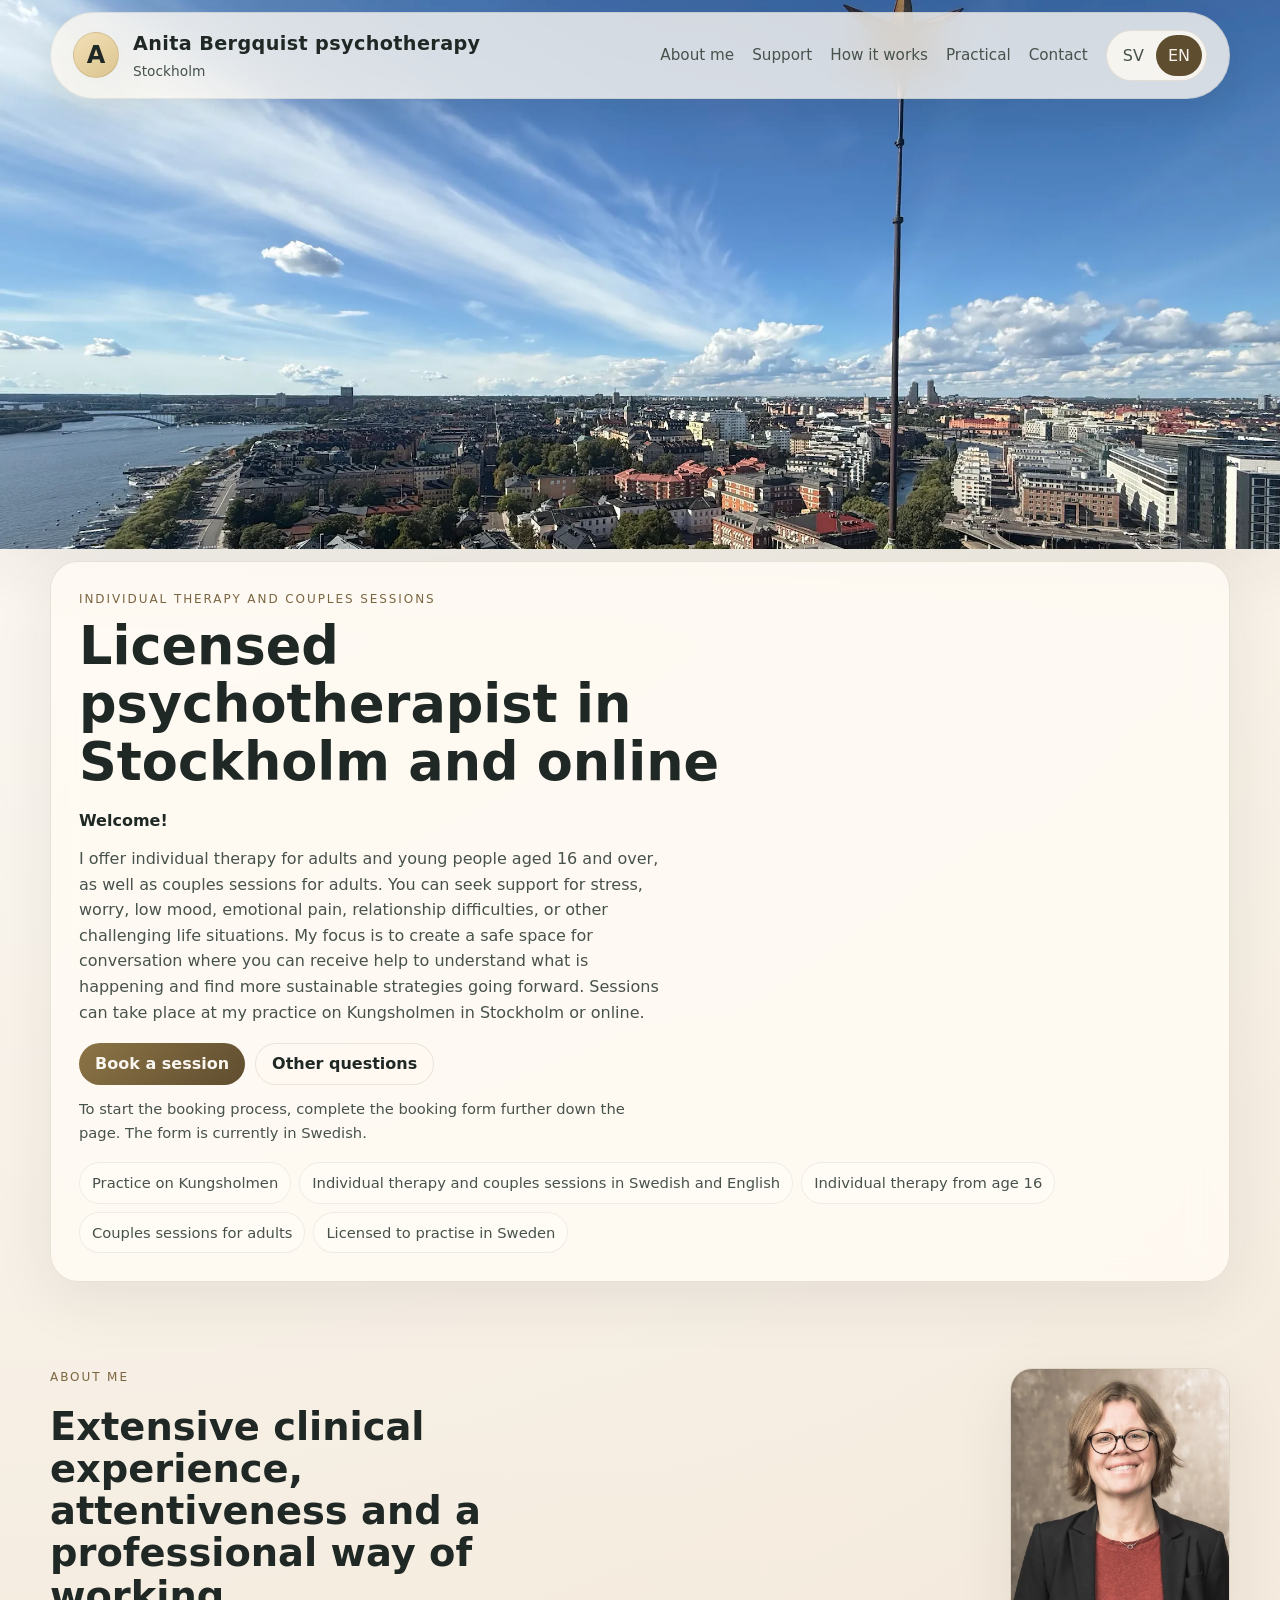
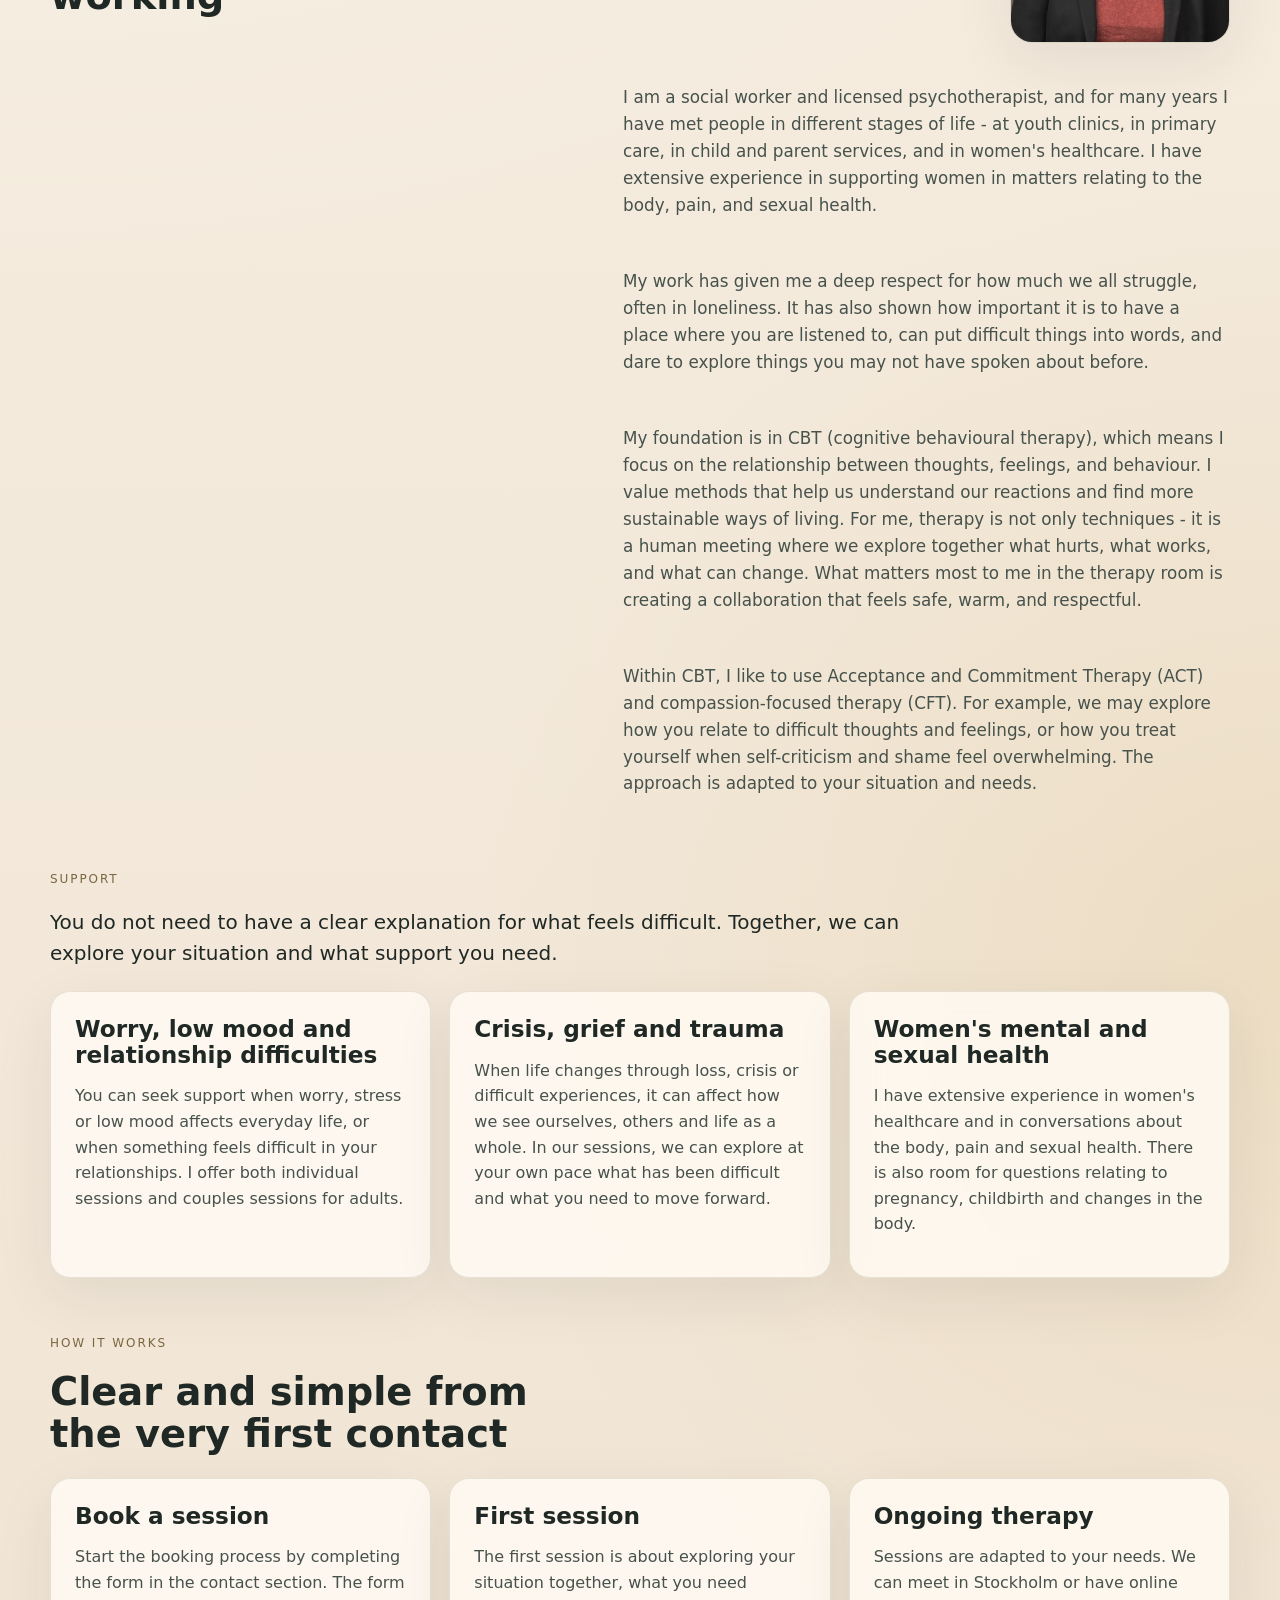
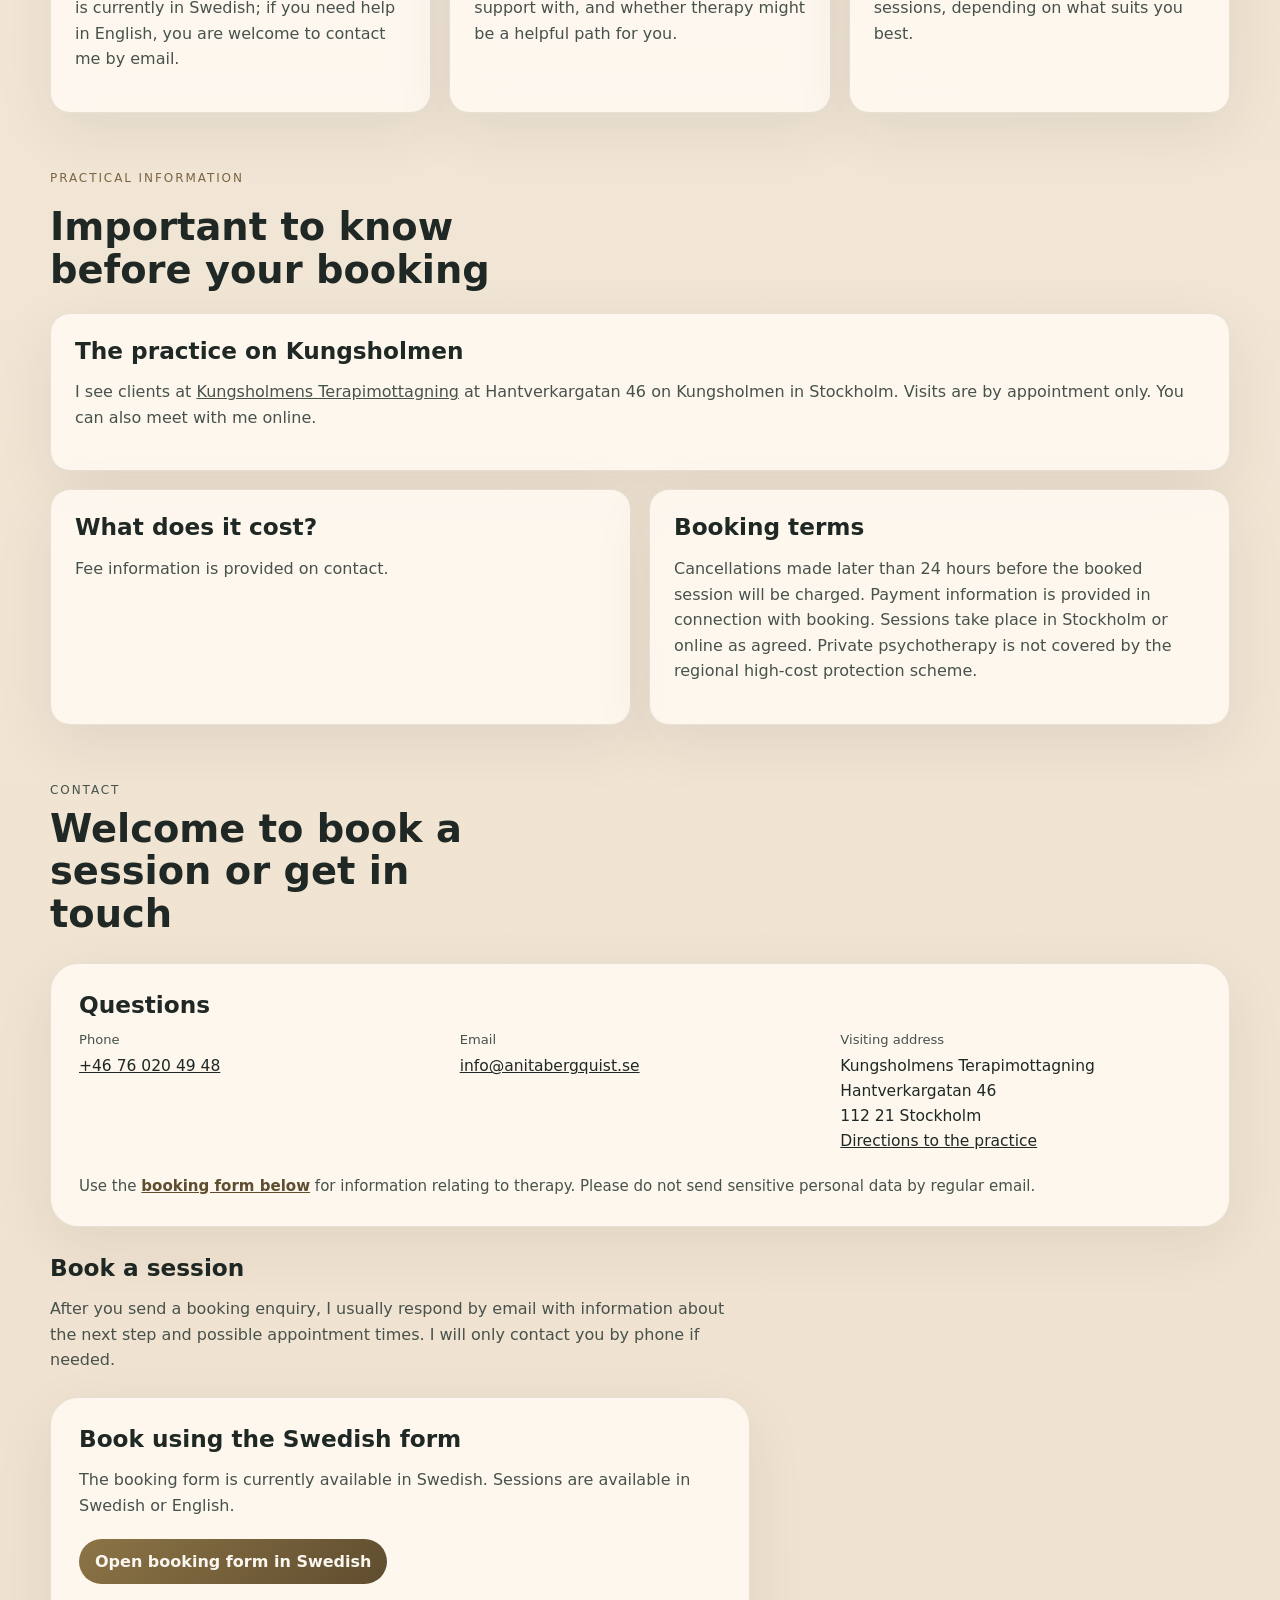
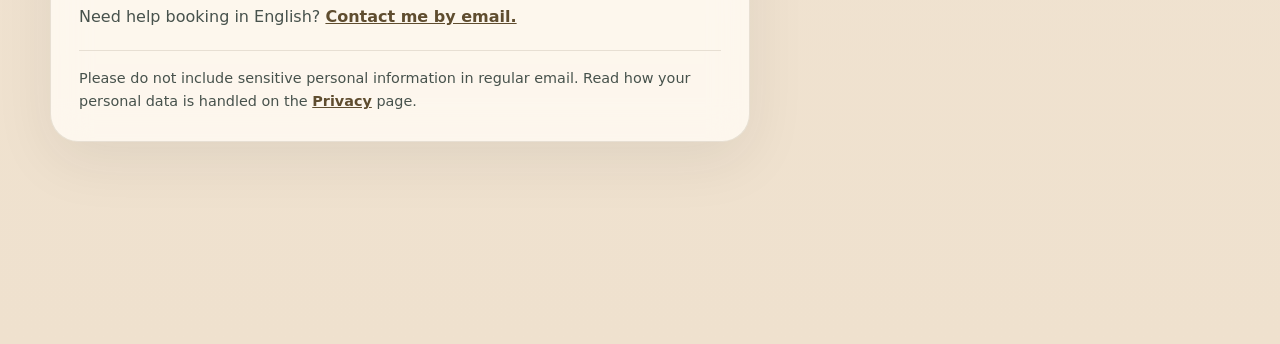
==== commit bbc09c9e: "Replaced portrait pics" ====
--- a/index.html
+++ b/index.html
@@ -134,7 +134,10 @@
 
           <div class="rich-copy">
             <figure class="about-portrait">
-              <img src="images/Anita.png" alt="Porträtt av Anita Bergquist">
+              <picture>
+                <source srcset="images/AnitaFast.webp" type="image/webp">
+                <img src="images/AnitaFast.jpg" alt="Porträtt av Anita Bergquist">
+              </picture>
             </figure>
 
             <p data-lang="sv">
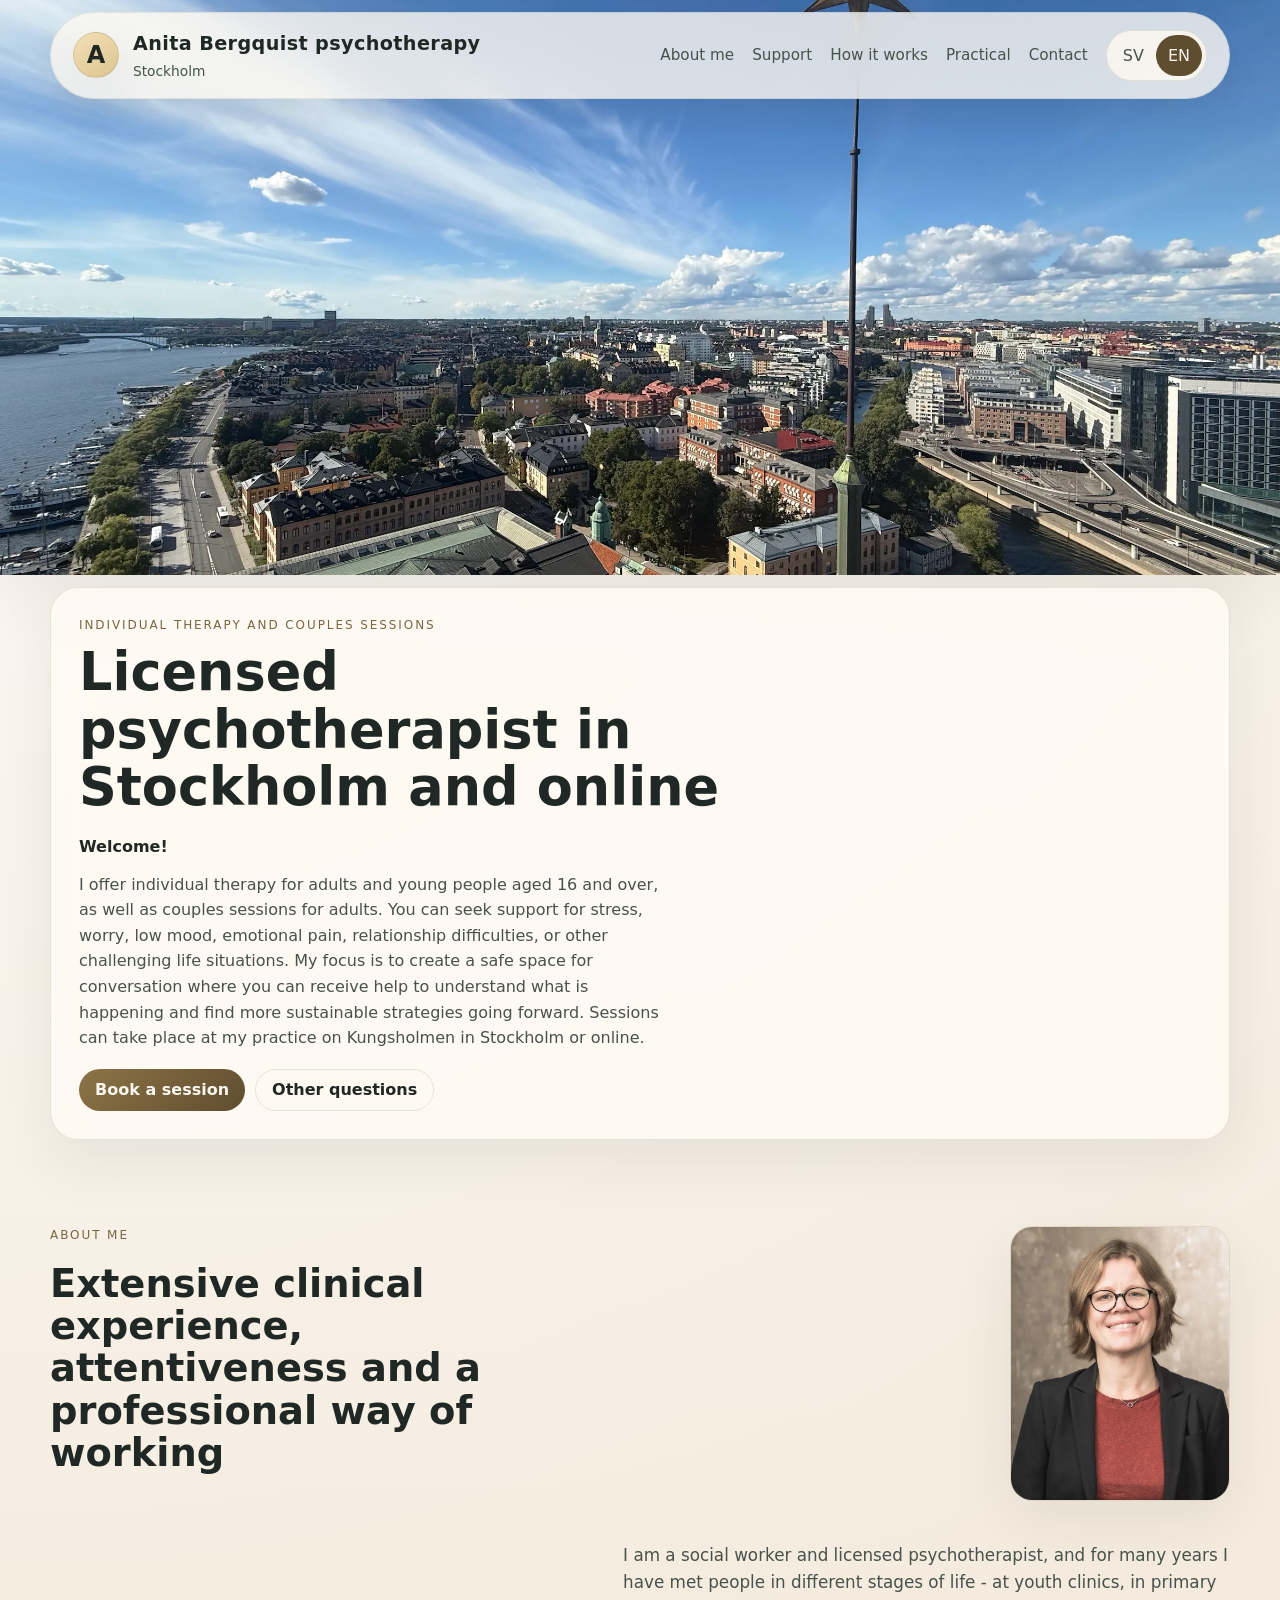
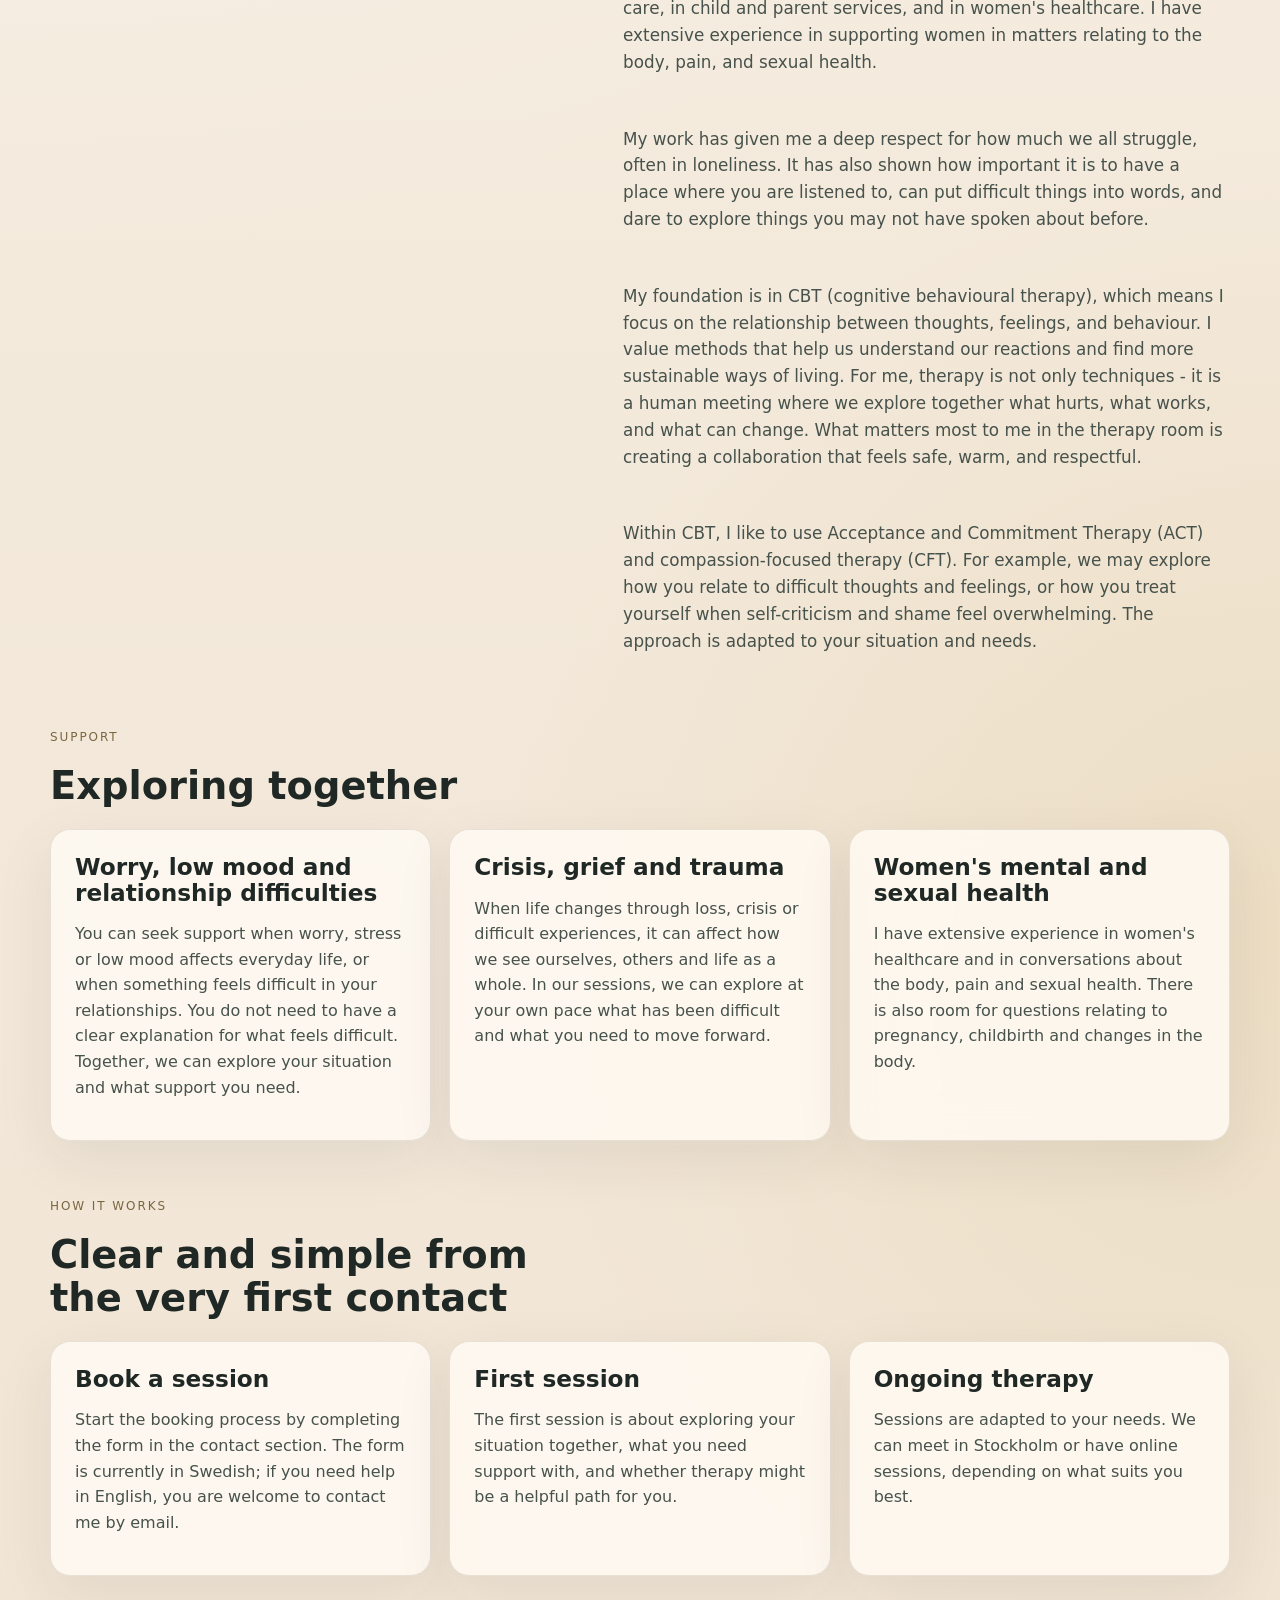
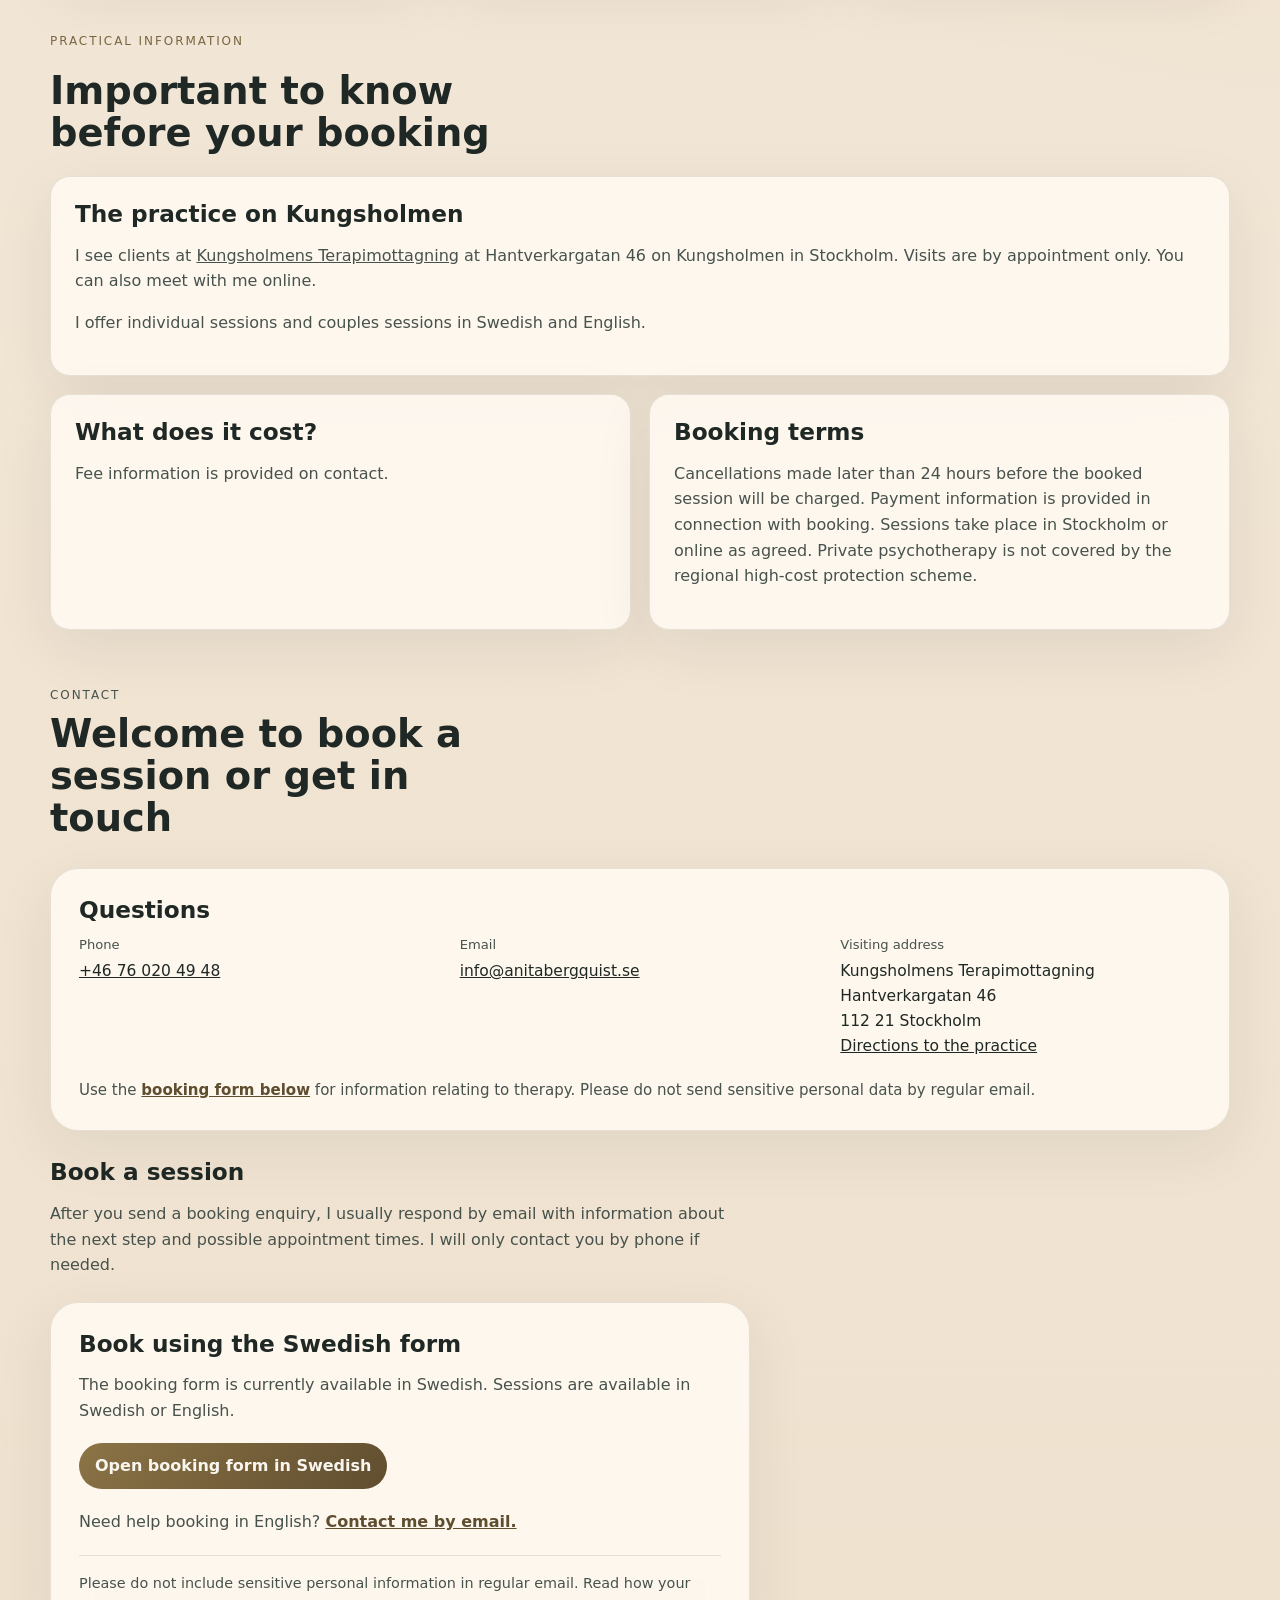
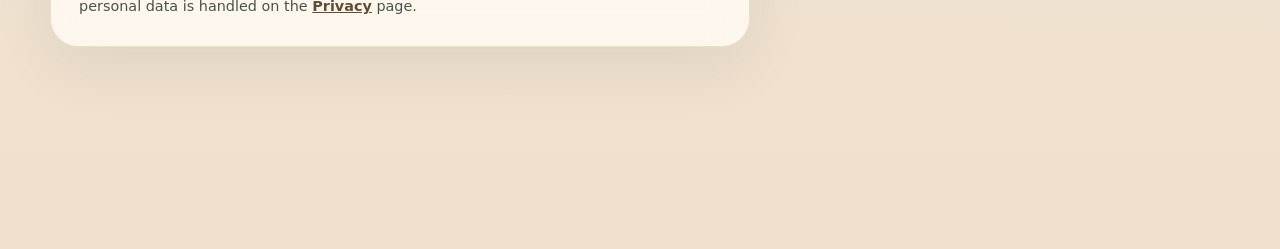
==== commit 2dbb8c5e: "Tuning text" ====
--- a/index.html
+++ b/index.html
@@ -9,7 +9,7 @@
   <meta property="og:title" content="Legitimerad psykoterapeut i Stockholm och online | Anita Bergquist">
   <meta property="og:description" content="Anita Bergquist, legitimerad psykoterapeut. Individuell terapi för vuxna och ungdomar från 16 år samt parsamtal för vuxna. På Kungsholmen i Stockholm eller online.">
   <meta property="og:type" content="website">
-  <link rel="stylesheet" href="styles.css?v=2026-10-11a">
+  <link rel="stylesheet" href="styles.css?v=2026-10-11b">
   <script type="application/ld+json">
     {
       "@context": "https://schema.org",
@@ -105,21 +105,6 @@
             <a class="button button-secondary" href="mailto:info@anitabergquist.se?subject=Enquiry%20to%20Anita%20Bergquist&amp;body=Name%3A%0D%0A%0D%0AMy%20question%3A%0D%0A%0D%0APlease%20do%20not%20send%20personal%20identity%20numbers%20or%20sensitive%20health%20information%20by%20email.%20Use%20the%20booking%20form%20for%20information%20relating%20to%20therapy." data-lang="en">Other questions</a>
           </div>
 
-          <p class="hero-note" data-lang="sv">Bokningen börjar med att du fyller i bokningsformuläret längre ned på sidan.</p>
-          <p class="hero-note" data-lang="en">To start the booking process, complete the booking form further down the page. The form is currently in Swedish.</p>
-
-          <ul class="trust-list">
-            <li data-lang="sv">Mottagning på Kungsholmen</li>
-            <li data-lang="en">Practice on Kungsholmen</li>
-            <li data-lang="sv">Individuell terapi och parsamtal på svenska och engelska</li>
-            <li data-lang="en">Individual therapy and couples sessions in Swedish and English</li>
-            <li data-lang="sv">Individuell terapi från 16 år</li>
-            <li data-lang="en">Individual therapy from age 16</li>
-            <li data-lang="sv">Parsamtal för vuxna</li>
-            <li data-lang="en">Couples sessions for adults</li>
-            <li data-lang="sv">Legitimerad att verka i Sverige</li>
-            <li data-lang="en">Licensed to practise in Sweden</li>
-          </ul>
         </div>
       </section>
 
@@ -172,18 +157,18 @@
 
       <section class="section" id="support">
         <div class="section-heading">
-          <h2 class="section-kicker" data-lang="sv">Sök stöd</h2>
-          <h2 class="section-kicker" data-lang="en">Support</h2>
-          <p class="section-intro" data-lang="sv">Du behöver inte ha en färdig förklaring till det som känns svårt. Vi kan tillsammans utforska din situation och vilket stöd du behöver.</p>
-          <p class="section-intro" data-lang="en">You do not need to have a clear explanation for what feels difficult. Together, we can explore your situation and what support you need.</p>
+          <p class="section-kicker" data-lang="sv">Sök stöd</p>
+          <p class="section-kicker" data-lang="en">Support</p>
+          <h2 data-lang="sv">Utforskande samarbete</h2>
+          <h2 data-lang="en">Exploring together</h2>
         </div>
 
         <div class="grid three-up">
           <article class="info-card">
             <h3 data-lang="sv">Oro, nedstämdhet och relationssvårigheter</h3>
             <h3 data-lang="en">Worry, low mood and relationship difficulties</h3>
-            <p data-lang="sv">Du kan söka stöd när oro, stress eller nedstämdhet påverkar vardagen, eller när något skaver i dina relationer. Jag erbjuder både individuella samtal och parsamtal för vuxna.</p>
-            <p data-lang="en">You can seek support when worry, stress or low mood affects everyday life, or when something feels difficult in your relationships. I offer both individual sessions and couples sessions for adults.</p>
+            <p data-lang="sv">Du kan söka stöd när oro, stress eller nedstämdhet påverkar vardagen, eller när något skaver i dina relationer. Du behöver inte ha en färdig förklaring till det som känns svårt. Vi kan tillsammans utforska din situation och vilket stöd du behöver.</p>
+            <p data-lang="en">You can seek support when worry, stress or low mood affects everyday life, or when something feels difficult in your relationships. You do not need to have a clear explanation for what feels difficult. Together, we can explore your situation and what support you need.</p>
           </article>
 
           <article class="info-card">
@@ -248,6 +233,8 @@
             <h3 data-lang="en">The practice on Kungsholmen</h3>
             <p data-lang="sv">Jag tar emot på <a href="https://www.kungsholmens-terapimottagning.se/">Kungsholmens Terapimottagning</a> på Hantverkargatan 46 på Kungsholmen i Stockholm. Besök sker endast efter tidsbokning. Du kan också träffa mig online.</p>
             <p data-lang="en">I see clients at <a href="https://www.kungsholmens-terapimottagning.se/">Kungsholmens Terapimottagning</a> at Hantverkargatan 46 on Kungsholmen in Stockholm. Visits are by appointment only. You can also meet with me online.</p>
+            <p data-lang="sv">Jag erbjuder individuella samtal och parsamtal på svenska och engelska.</p>
+            <p data-lang="en">I offer individual sessions and couples sessions in Swedish and English.</p>
           </article>
 
           <article class="faq-item">
--- a/styles.css
+++ b/styles.css
@@ -221,11 +221,11 @@
 
 .hero-image {
   display: block;
-  width: 105%;
+  width: 100%;
   max-width: none;
-  height: clamp(420px, 43vw, 900px);
+  height: clamp(480px, 45vw, 1000px);
   object-fit: cover;
-  object-position: left 22%;
+  object-position: left 40%;
 }
 
 .hero-copy {
@@ -848,8 +848,7 @@
   }
 
   .hero-image {
-    width: 100%;
-    height: clamp(320px, 58vw, 500px);
+    height: 460px;
   }
 
   .site-header {
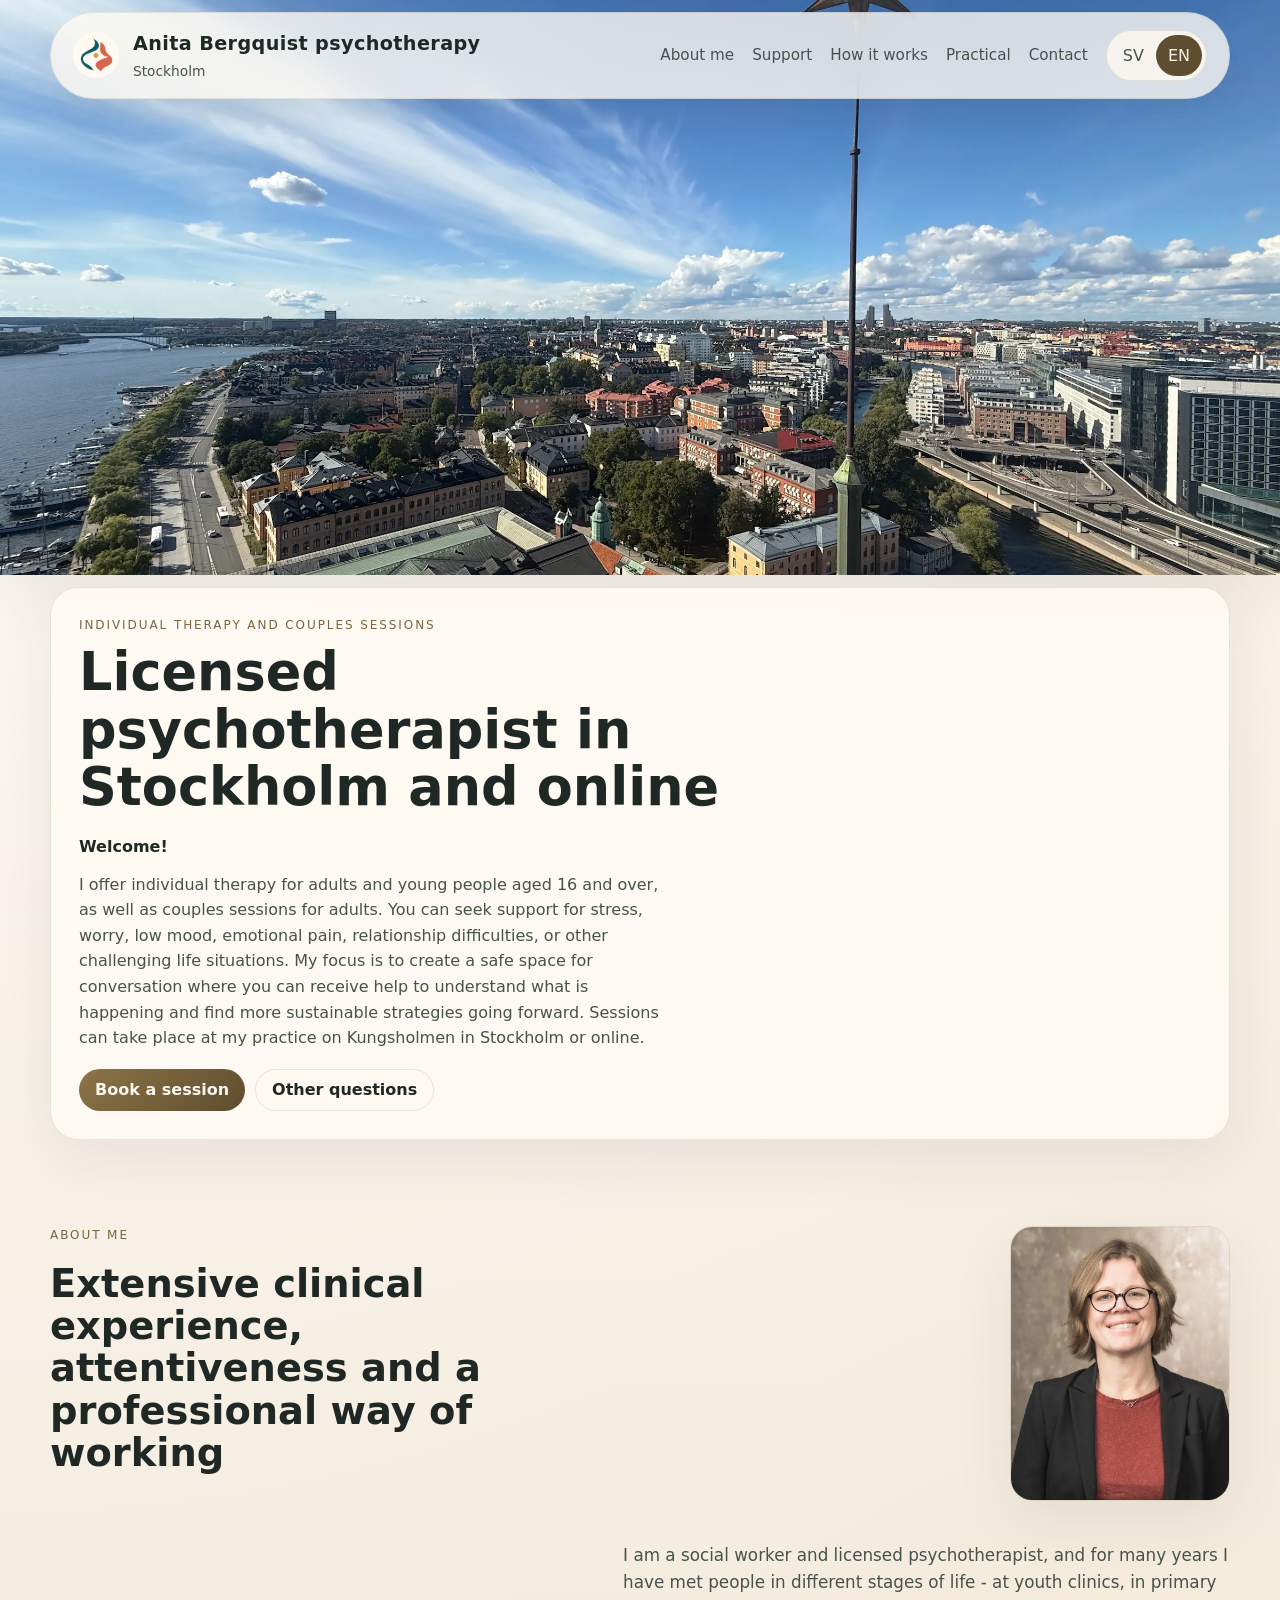
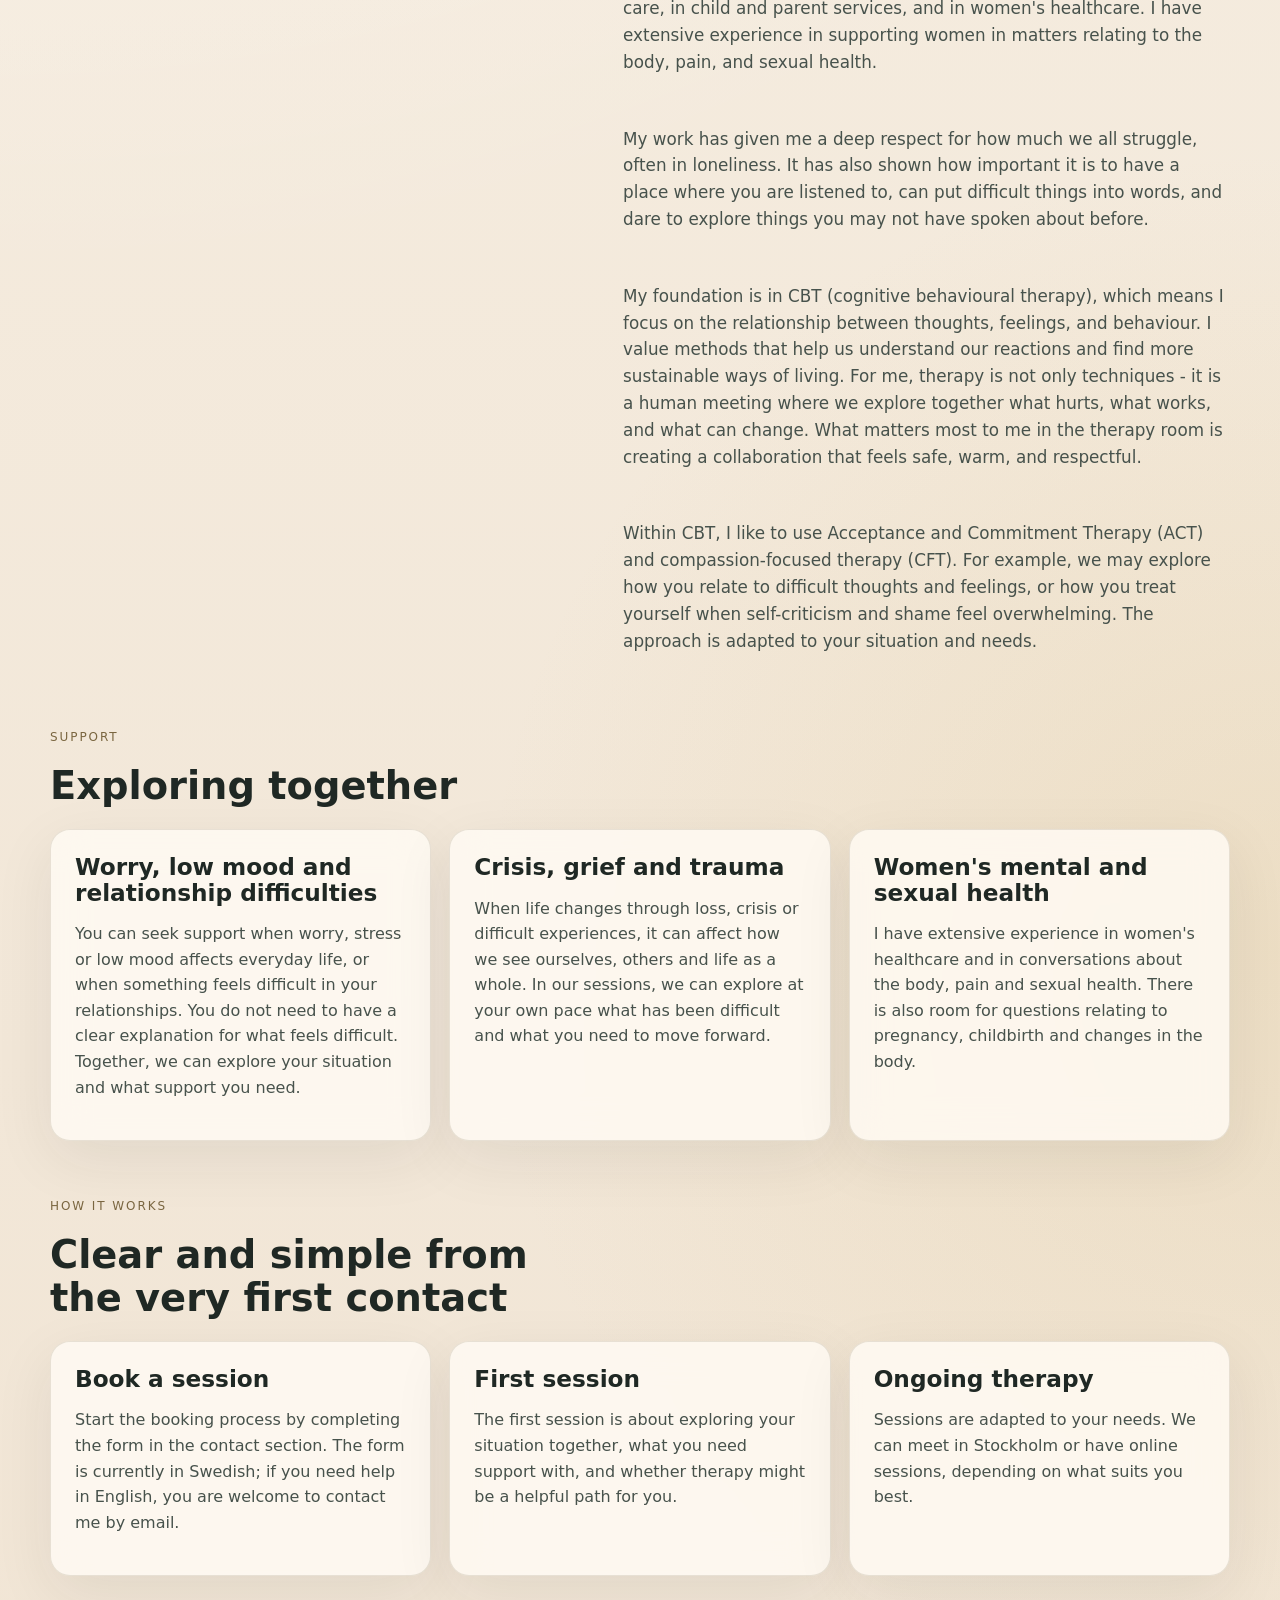
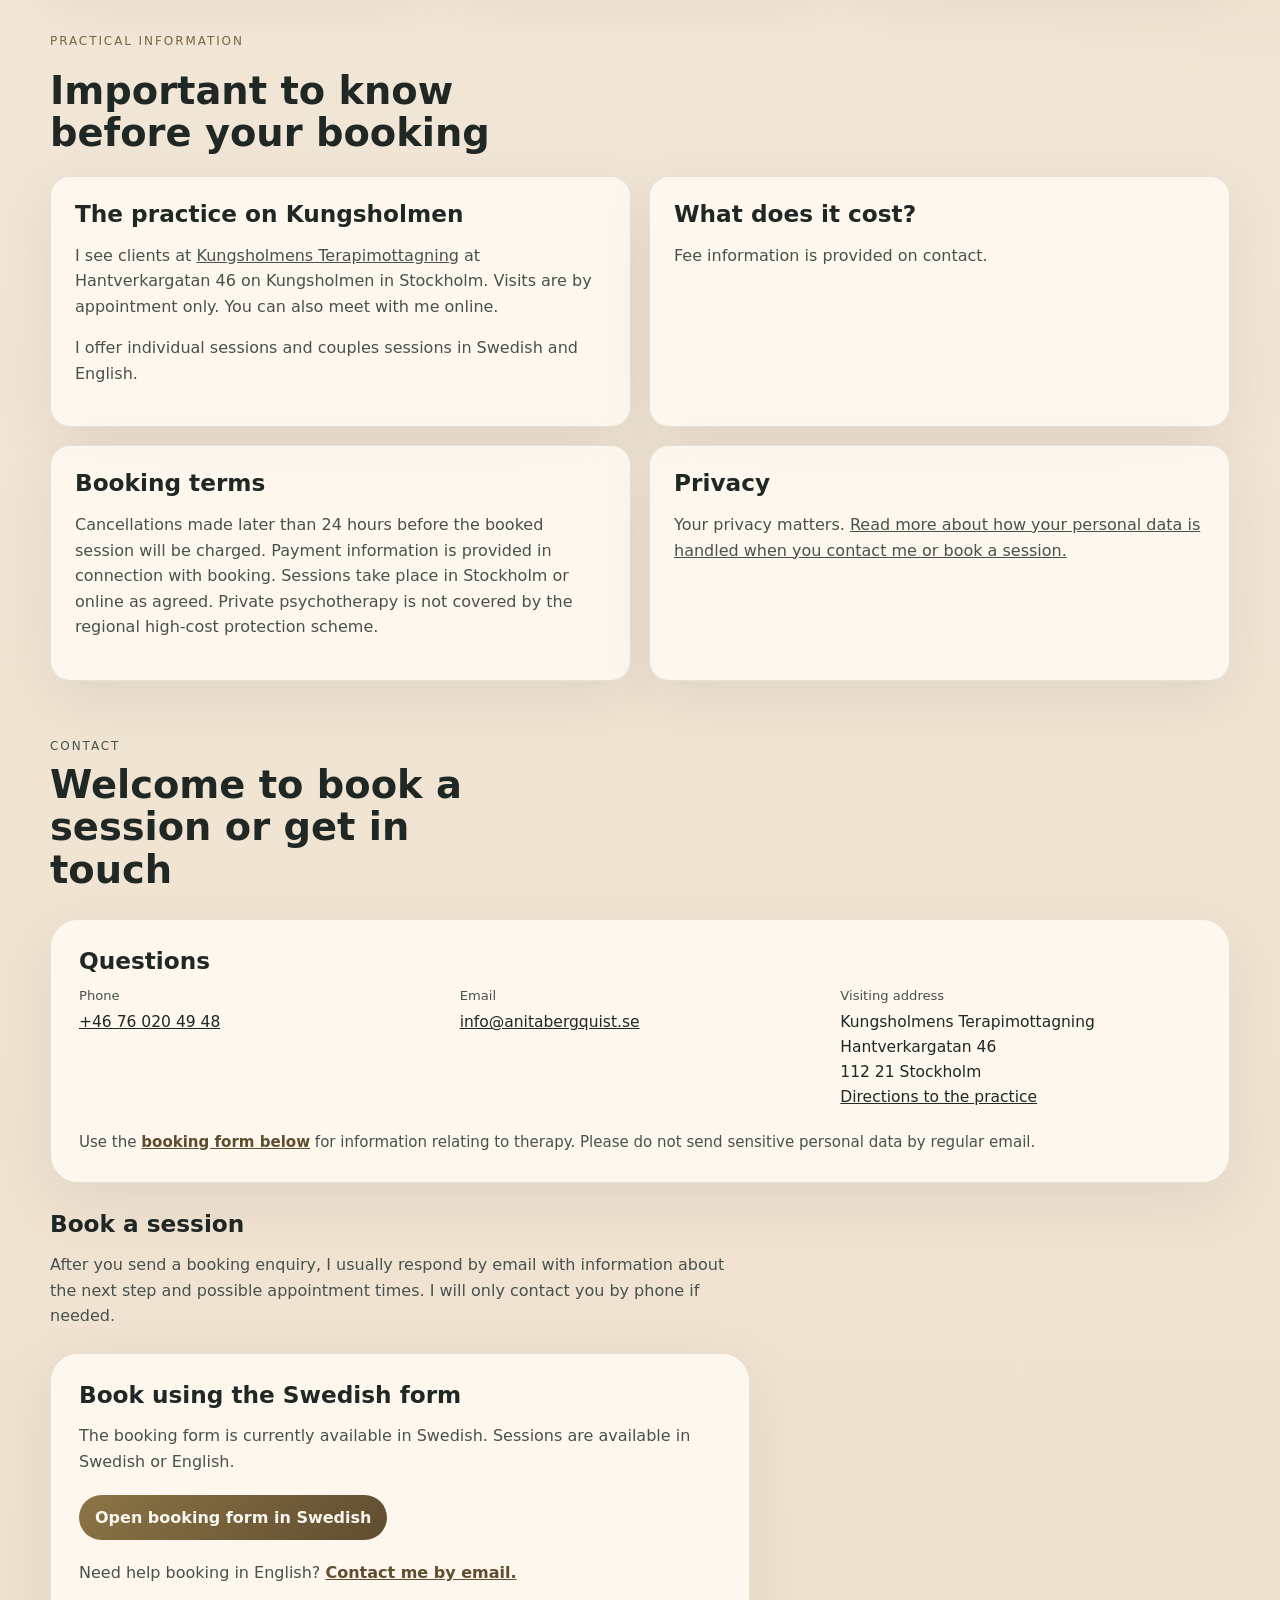
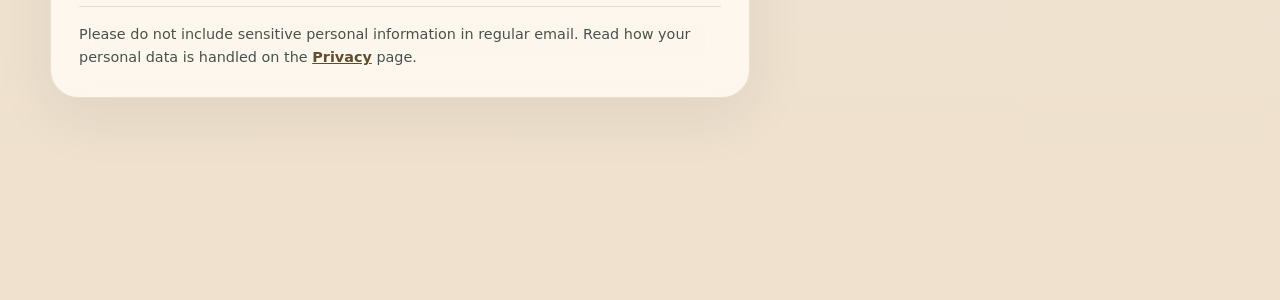
==== commit c2560050: "Logo & Integrity link" ====
--- a/index.html
+++ b/index.html
@@ -9,7 +9,7 @@
   <meta property="og:title" content="Legitimerad psykoterapeut i Stockholm och online | Anita Bergquist">
   <meta property="og:description" content="Anita Bergquist, legitimerad psykoterapeut. Individuell terapi för vuxna och ungdomar från 16 år samt parsamtal för vuxna. På Kungsholmen i Stockholm eller online.">
   <meta property="og:type" content="website">
-  <link rel="stylesheet" href="styles.css?v=2026-10-11b">
+  <link rel="stylesheet" href="styles.css?v=2026-11-01a">
   <script type="application/ld+json">
     {
       "@context": "https://schema.org",
@@ -38,7 +38,7 @@
   <div class="page-shell">
     <header class="site-header">
       <a class="brand" href="#" aria-label="Anita Bergquist psykoterapi">
-        <span class="brand-mark">A</span>
+        <img class="brand-logo" src="images/anita-symbol-farg-v2.png" alt="">
         <span class="brand-text">
           <span data-lang="sv">Anita Bergquist psykoterapi</span>
           <span data-lang="en">Anita Bergquist psychotherapy</span>
@@ -228,7 +228,7 @@
         </div>
 
         <div class="faq-list">
-          <article class="faq-item faq-item-wide">
+          <article class="faq-item">
             <h3 data-lang="sv">Mottagningen på Kungsholmen</h3>
             <h3 data-lang="en">The practice on Kungsholmen</h3>
             <p data-lang="sv">Jag tar emot på <a href="https://www.kungsholmens-terapimottagning.se/">Kungsholmens Terapimottagning</a> på Hantverkargatan 46 på Kungsholmen i Stockholm. Besök sker endast efter tidsbokning. Du kan också träffa mig online.</p>
@@ -249,6 +249,13 @@
             <h3 data-lang="en">Booking terms</h3>
             <p data-lang="sv">Avbokning senare än 24 timmar före bokad tid debiteras. Betalningsinformation lämnas i samband med bokning. Samtal sker på mottagning i Stockholm eller online enligt överenskommelse. Privat psykoterapi omfattas inte av regionens högkostnadsskydd.</p>
             <p data-lang="en">Cancellations made later than 24 hours before the booked session will be charged. Payment information is provided in connection with booking. Sessions take place in Stockholm or online as agreed. Private psychotherapy is not covered by the regional high-cost protection scheme.</p>
+          </article>
+
+          <article class="faq-item">
+            <h3 data-lang="sv">Integritet</h3>
+            <h3 data-lang="en">Privacy</h3>
+            <p data-lang="sv">Din integritet är viktig. <a href="integritet.codex.html">Läs mer om hur dina personuppgifter hanteras när du kontaktar mig eller bokar tid.</a></p>
+            <p data-lang="en">Your privacy matters. <a href="integritet.codex.html">Read more about how your personal data is handled when you contact me or book a session.</a></p>
           </article>
         </div>
       </section>
@@ -303,7 +310,7 @@
           <div class="application-card" id="booking-form" data-lang="sv">
             <div id="ctnotesform"></div>
             <script src="https://www.ctnotes.com/js/ctnotes/ctnotes_external_form.js" id="ctnotestag" formid="DorgZH5pEyqZXJULyTfdB2yKR89qEyLn" css="1"></script>
-            <p class="form-privacy-note">Läs hur dina uppgifter behandlas på sidan <a href="integritet.codex.html">Integritet och personuppgifter</a>.</p>
+            <p class="form-privacy-note">Läs hur dina uppgifter behandlas på sidan <a href="integritet.html">Integritet och personuppgifter</a>.</p>
           </div>
 
           <div class="application-card application-card-english" data-lang="en">
@@ -311,7 +318,7 @@
             <p>The booking form is currently available in Swedish. Sessions are available in Swedish or English.</p>
             <a class="button button-primary booking-language-link" href="?lang=sv#booking-form">Open booking form in Swedish</a>
             <p>Need help booking in English? <a href="mailto:info@anitabergquist.se?subject=Contact&amp;body=Name:%0A%0APhone%20number%20(if%20you%20prefer%20contact%20by%20phone):%0A%0AMessage:">Contact me by email.</a></p>
-            <p class="form-privacy-note">Please do not include sensitive personal information in regular email. Read how your personal data is handled on the <a href="integritet.codex.html">Privacy</a> page.</p>
+            <p class="form-privacy-note">Please do not include sensitive personal information in regular email. Read how your personal data is handled on the <a href="integritet.html">Privacy</a> page.</p>
           </div>
         </div>
       </section>
--- a/styles.css
+++ b/styles.css
@@ -114,18 +114,13 @@
   text-decoration: none;
 }
 
-.brand-mark {
+.brand-logo {
+  display: block;
   width: 46px;
   height: 46px;
   border-radius: 50%;
-  display: grid;
-  place-items: center;
-  background: linear-gradient(145deg, #f2dfb6, #dbc590);
-  border: 1px solid rgba(95, 77, 47, 0.14);
-  box-shadow: var(--shadow);
-  font-family: var(--sans);
-  font-size: 1.5rem;
-  font-weight: 600;
+  object-fit: cover;
+  flex: 0 0 auto;
 }
 
 .brand-text {
@@ -861,10 +856,9 @@
     gap: 10px;
   }
 
-  .brand-mark {
+  .brand-logo {
     width: 40px;
     height: 40px;
-    font-size: 1.25rem;
   }
 
   .brand-text span {
